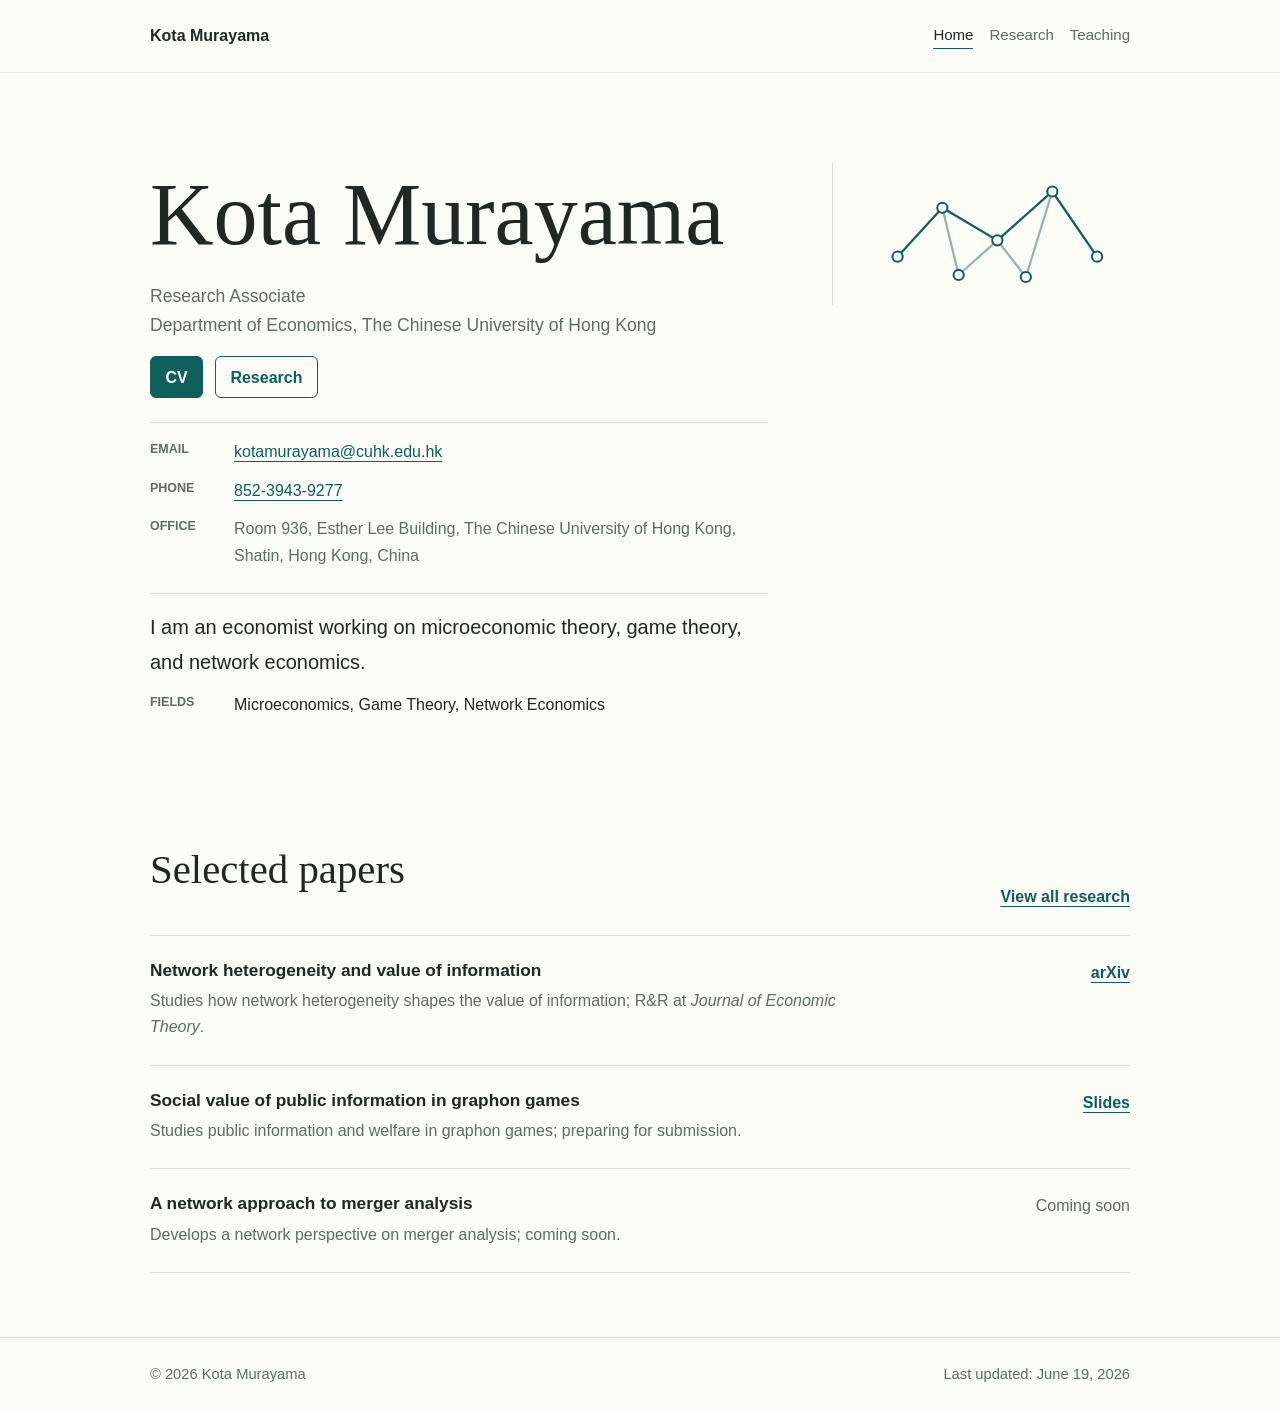
==== index.html @ c6a58b68 "Move homepage fields below contact" ====
<!doctype html>
<html lang="en">
  <head>
    <meta charset="utf-8">
    <meta name="viewport" content="width=device-width, initial-scale=1">
    <title>Kota Murayama | Economist</title>
    <meta name="description" content="Kota Murayama is a Research Associate in the Department of Economics at The Chinese University of Hong Kong, working on microeconomics, game theory, and network economics.">
    <meta property="og:type" content="website">
    <meta property="og:title" content="Kota Murayama | Economist">
    <meta property="og:description" content="Research Associate in economics working on microeconomics, game theory, and network economics.">
    <meta property="og:url" content="https://kotamurayama.github.io/">
    <link rel="icon" href="favicon.svg" type="image/svg+xml">
    <link rel="stylesheet" href="assets/css/style.css">
    <script defer src="assets/js/main.js"></script>
  </head>
  <body>
    <a class="skip-link" href="#main">Skip to main content</a>

    <header class="site-header">
      <div class="container header-inner">
        <a class="site-title" href="index.html" aria-label="Kota Murayama home">Kota Murayama</a>
        <nav class="site-nav" aria-label="Primary navigation">
          <a href="index.html" aria-current="page">Home</a>
          <a href="research.html">Research</a>
          <a href="teaching.html">Teaching</a>
        </nav>
      </div>
    </header>

    <main id="main">
      <section class="hero container" aria-labelledby="home-title">
        <div class="hero-copy">
          <h1 id="home-title">Kota Murayama</h1>
          <p class="role">
            Research Associate<br>
            Department of Economics, The Chinese University of Hong Kong
          </p>
          <div class="action-row" aria-label="Primary links">
            <a class="button" href="https://drive.google.com/file/d/1a982jXUlgNC16bKEinivJL0S3QUqcUBm/view" target="_blank" rel="noopener noreferrer" aria-label="Open Kota Murayama curriculum vitae in a new tab">CV</a>
            <a class="button button-secondary" href="research.html">Research</a>
          </div>
          <address class="hero-contact" aria-label="Contact information">
            <p>
              <span>Email</span>
              <a href="mailto:kotamurayama@cuhk.edu.hk">kotamurayama@cuhk.edu.hk</a>
            </p>
            <p>
              <span>Phone</span>
              <a href="tel:+85239439277">852-3943-9277</a>
            </p>
            <p>
              <span>Office</span>
              Room 936, Esther Lee Building, The Chinese University of Hong Kong, Shatin, Hong Kong, China
            </p>
          </address>
          <div class="hero-research">
            <p class="intro">I am an economist working on microeconomic theory, game theory, and network economics.</p>
            <dl class="hero-fields">
              <div>
                <dt>Fields</dt>
                <dd>Microeconomics, Game Theory, Network Economics</dd>
              </div>
            </dl>
          </div>
        </div>

        <div class="hero-brief" aria-label="Network economics visual summary">
          <svg class="research-mark" viewBox="0 0 260 140" role="img" aria-labelledby="mark-title mark-desc">
            <title id="mark-title">Network economics visual mark</title>
            <desc id="mark-desc">A minimal network diagram suggesting strategic connections and information flows.</desc>
            <path d="M32 92 L76 44 L130 76 L184 28 L228 92" class="mark-line"></path>
            <path d="M76 44 L92 110 L130 76 L158 112 L184 28" class="mark-line mark-line-soft"></path>
            <circle cx="32" cy="92" r="5"></circle>
            <circle cx="76" cy="44" r="5"></circle>
            <circle cx="92" cy="110" r="5"></circle>
            <circle cx="130" cy="76" r="5"></circle>
            <circle cx="158" cy="112" r="5"></circle>
            <circle cx="184" cy="28" r="5"></circle>
            <circle cx="228" cy="92" r="5"></circle>
          </svg>
        </div>
      </section>

      <section class="section container" aria-labelledby="selected-research-title">
        <div class="section-heading">
          <h2 id="selected-research-title">Selected papers</h2>
          <a class="text-link" href="research.html">View all research</a>
        </div>

        <div class="compact-list">
          <article class="compact-item">
            <div>
              <h3>Network heterogeneity and value of information</h3>
              <p>Studies how network heterogeneity shapes the value of information; R&amp;R at <em>Journal of Economic Theory</em>.</p>
            </div>
            <a href="https://arxiv.org/abs/2506.17660" target="_blank" rel="noopener noreferrer" aria-label="Open arXiv preprint for Network heterogeneity and value of information">arXiv</a>
          </article>
          <article class="compact-item">
            <div>
              <h3>Social value of public information in graphon games</h3>
              <p>Studies public information and welfare in graphon games; preparing for submission.</p>
            </div>
            <a href="https://drive.google.com/file/d/1ePkoaI4D4a6OAq3idQoJBJqjvivedL_m/view?usp=sharing" target="_blank" rel="noopener noreferrer" aria-label="Open slides for Social value of public information in graphon games">Slides</a>
          </article>
          <article class="compact-item">
            <div>
              <h3>A network approach to merger analysis</h3>
              <p>Develops a network perspective on merger analysis; coming soon.</p>
            </div>
            <span class="muted">Coming soon</span>
          </article>
        </div>
      </section>
    </main>

    <footer class="site-footer">
      <div class="container footer-inner">
        <p>&copy; <span data-current-year>2026</span> Kota Murayama</p>
        <p>Last updated: June 19, 2026</p>
      </div>
    </footer>
  </body>
</html>
---- assets/css/style.css ----
:root {
  --color-bg: #fbfbf8;
  --color-surface: #ffffff;
  --color-text: #202725;
  --color-muted: #5f6b67;
  --color-line: #d9dfdc;
  --color-accent: #0f5f5a;
  --color-accent-soft: #e7f0ef;
  --font-sans: -apple-system, BlinkMacSystemFont, "Segoe UI", Helvetica, Arial, sans-serif;
  --font-serif: Georgia, "Times New Roman", serif;
  --space-xs: 0.5rem;
  --space-sm: 0.75rem;
  --space-md: 1rem;
  --space-lg: 1.5rem;
  --space-xl: 2.5rem;
  --space-2xl: 4rem;
  --container: 980px;
  --measure: 58ch;
  --radius: 6px;
}

*,
*::before,
*::after {
  box-sizing: border-box;
}

html {
  scroll-behavior: smooth;
}

body {
  margin: 0;
  background: var(--color-bg);
  color: var(--color-text);
  font-family: var(--font-sans);
  font-size: 16px;
  line-height: 1.65;
  text-rendering: optimizeLegibility;
}

img,
svg {
  display: block;
  max-width: 100%;
}

a {
  color: var(--color-accent);
  text-decoration-thickness: 0.08em;
  text-underline-offset: 0.22em;
}

a:hover {
  text-decoration-thickness: 0.14em;
}

a:focus-visible,
button:focus-visible {
  outline: 3px solid var(--color-accent);
  outline-offset: 4px;
}

h1,
h2,
h3,
p {
  margin-top: 0;
}

h1,
h2,
h3 {
  color: var(--color-text);
  line-height: 1.18;
  letter-spacing: 0;
}

h1 {
  margin-bottom: var(--space-md);
  font-family: var(--font-serif);
  font-size: clamp(2.8rem, 7vw, 5.5rem);
  font-weight: 500;
}

h2 {
  margin-bottom: var(--space-md);
  font-family: var(--font-serif);
  font-size: clamp(1.75rem, 4vw, 2.55rem);
  font-weight: 500;
}

h3 {
  margin-bottom: var(--space-xs);
  font-size: 1.08rem;
  font-weight: 650;
}

p {
  margin-bottom: var(--space-md);
}

.container {
  width: min(100% - 2rem, var(--container));
  margin-inline: auto;
}

.skip-link {
  position: absolute;
  top: 0.75rem;
  left: 0.75rem;
  z-index: 10;
  transform: translateY(-180%);
  border-radius: var(--radius);
  background: var(--color-text);
  color: var(--color-surface);
  padding: 0.55rem 0.75rem;
  text-decoration: none;
}

.skip-link:focus {
  transform: translateY(0);
}

.site-header {
  position: sticky;
  top: 0;
  z-index: 5;
  border-bottom: 1px solid rgba(32, 39, 37, 0.1);
  background: rgba(251, 251, 248, 0.92);
  backdrop-filter: blur(16px);
}

.header-inner {
  display: flex;
  align-items: center;
  justify-content: space-between;
  gap: var(--space-lg);
  min-height: 72px;
  padding-block: var(--space-sm);
}

.site-title {
  color: var(--color-text);
  font-weight: 700;
  text-decoration: none;
  white-space: nowrap;
}

.site-nav {
  display: flex;
  align-items: center;
  justify-content: flex-end;
  flex-wrap: wrap;
  gap: 0.35rem 1rem;
}

.site-nav a {
  border-bottom: 1px solid transparent;
  color: var(--color-muted);
  font-size: 0.94rem;
  text-decoration: none;
}

.site-nav a:hover,
.site-nav a[aria-current="page"] {
  border-bottom-color: var(--color-accent);
  color: var(--color-text);
}

.hero {
  display: grid;
  grid-template-columns: minmax(0, 1.35fr) minmax(260px, 0.65fr);
  gap: clamp(2rem, 5vw, 4rem);
  align-items: start;
  padding-block: clamp(3.5rem, 7vw, 5.75rem) clamp(2.5rem, 5vw, 4rem);
}

.hero-copy {
  max-width: 680px;
}

.eyebrow,
.section-label {
  margin-bottom: var(--space-sm);
  color: var(--color-accent);
  font-size: 0.78rem;
  font-weight: 700;
  letter-spacing: 0.08em;
  text-transform: uppercase;
}

.role {
  max-width: var(--measure);
  color: var(--color-muted);
  font-size: 1.1rem;
}

.intro,
.page-head p {
  max-width: var(--measure);
  color: var(--color-text);
  font-size: clamp(1.08rem, 2vw, 1.25rem);
  line-height: 1.75;
}

.action-row {
  display: flex;
  align-items: center;
  flex-wrap: wrap;
  gap: var(--space-sm);
  margin-top: var(--space-md);
}

.button {
  display: inline-flex;
  align-items: center;
  justify-content: center;
  min-height: 42px;
  border: 1px solid var(--color-accent);
  border-radius: var(--radius);
  background: var(--color-accent);
  color: var(--color-surface);
  padding: 0.58rem 0.9rem;
  font-weight: 650;
  line-height: 1.2;
  text-decoration: none;
}

.button:hover {
  background: #0a4e4a;
  text-decoration: none;
}

.button-secondary {
  background: transparent;
  color: var(--color-accent);
}

.button-secondary:hover {
  background: var(--color-accent-soft);
}

.text-link {
  font-weight: 650;
}

.hero-brief {
  display: grid;
  gap: var(--space-lg);
  align-content: start;
  border-left: 1px solid var(--color-line);
  padding-left: clamp(1rem, 3vw, 2rem);
}

.research-mark {
  width: min(100%, 340px);
  color: var(--color-accent);
}

.research-mark .mark-line {
  fill: none;
  stroke: currentColor;
  stroke-linecap: round;
  stroke-width: 2.2;
}

.research-mark .mark-line-soft {
  opacity: 0.45;
}

.research-mark circle {
  fill: var(--color-bg);
  stroke: currentColor;
  stroke-width: 2;
}

.hero-contact {
  display: grid;
  gap: var(--space-sm);
  max-width: 620px;
  margin-top: var(--space-lg);
  border-top: 1px solid var(--color-line);
  padding-top: var(--space-md);
  color: var(--color-muted);
  font-style: normal;
}

.hero-contact p {
  display: grid;
  grid-template-columns: 4.5rem minmax(0, 1fr);
  gap: var(--space-sm);
  margin: 0;
}

.hero-contact span {
  color: var(--color-muted);
  font-size: 0.78rem;
  font-weight: 700;
  text-transform: uppercase;
}

.hero-research {
  max-width: 620px;
  margin-top: var(--space-lg);
  border-top: 1px solid var(--color-line);
  padding-top: var(--space-md);
}

.hero-research .intro {
  margin-bottom: var(--space-sm);
}

.hero-fields {
  margin: 0;
}

.hero-fields div {
  display: grid;
  grid-template-columns: 4.5rem minmax(0, 1fr);
  gap: var(--space-sm);
}

.hero-fields dt {
  color: var(--color-muted);
  font-size: 0.78rem;
  font-weight: 700;
  text-transform: uppercase;
}

.hero-fields dd {
  margin: 0;
}

.section {
  padding-block: clamp(2.5rem, 5vw, 4rem);
}

.band {
  border-block: 1px solid rgba(32, 39, 37, 0.08);
  background: var(--color-surface);
}

.section-heading {
  display: grid;
  grid-template-columns: minmax(0, 1fr) auto;
  gap: var(--space-md);
  align-items: end;
  margin-bottom: var(--space-lg);
}

.section-heading .section-label,
.section-heading h2 {
  grid-column: 1;
}

.section-heading .text-link {
  grid-column: 2;
  grid-row: 1;
}

.compact-list,
.paper-list,
.course-list {
  display: grid;
  border-top: 1px solid var(--color-line);
}

.compact-item,
.paper-item,
.course-item {
  display: grid;
  gap: var(--space-md);
  border-bottom: 1px solid var(--color-line);
  padding-block: var(--space-lg);
}

.compact-item,
.paper-item {
  grid-template-columns: minmax(0, 45rem) auto;
  justify-content: space-between;
}

.compact-item p,
.paper-item p,
.course-item p {
  margin-bottom: 0;
  color: var(--color-muted);
}

.compact-item a,
.paper-links a {
  align-self: start;
  white-space: nowrap;
  font-weight: 650;
}

.muted {
  color: var(--color-muted);
}

.page-head {
  padding-block: clamp(3rem, 7vw, 5rem) clamp(1.5rem, 3vw, 2.5rem);
}

.page-head h1 {
  max-width: 860px;
  font-size: clamp(2.5rem, 6vw, 4.6rem);
}

.paper-main {
  max-width: 45rem;
}

.paper-summary {
  margin-top: var(--space-sm);
}

.paper-links {
  display: flex;
  align-items: flex-start;
  justify-content: flex-end;
  min-width: 9rem;
  text-align: right;
}

.course-item {
  grid-template-columns: minmax(0, 1fr);
}

.site-footer {
  border-top: 1px solid var(--color-line);
  color: var(--color-muted);
  font-size: 0.92rem;
}

.footer-inner {
  display: flex;
  align-items: center;
  justify-content: space-between;
  gap: var(--space-md);
  padding-block: var(--space-lg);
}

.footer-inner p {
  margin: 0;
}

@media (max-width: 840px) {
  .header-inner {
    align-items: flex-start;
    flex-direction: column;
    gap: var(--space-sm);
  }

  .site-nav {
    justify-content: flex-start;
  }

  .hero {
    grid-template-columns: 1fr;
  }

  .hero {
    min-height: auto;
  }

  .hero-brief {
    border-left: 0;
    border-top: 1px solid var(--color-line);
    padding-top: var(--space-lg);
    padding-left: 0;
  }

  .hero-contact p,
  .hero-fields div {
    grid-template-columns: 1fr;
    gap: 0.15rem;
  }

  .section-heading,
  .compact-item,
  .paper-item {
    grid-template-columns: 1fr;
  }

  .section-heading .text-link {
    grid-column: 1;
    grid-row: auto;
  }

  .paper-links {
    justify-content: flex-start;
    min-width: 0;
    text-align: left;
  }
}

@media (max-width: 560px) {
  body {
    font-size: 15px;
  }

  .container {
    width: min(100% - 1.25rem, var(--container));
  }

  .header-inner {
    min-height: auto;
    padding-block: var(--space-md);
  }

  .site-nav {
    gap: 0.35rem 0.85rem;
  }

  .action-row {
    align-items: stretch;
    flex-direction: column;
  }

  .button,
  .action-row .text-link {
    width: 100%;
  }

  .button {
    justify-content: center;
  }

  .footer-inner {
    align-items: flex-start;
    flex-direction: column;
  }
}

@media (prefers-reduced-motion: reduce) {
  html {
    scroll-behavior: auto;
  }
}

@media print {
  :root {
    --color-bg: #ffffff;
    --color-surface: #ffffff;
    --color-text: #000000;
    --color-muted: #333333;
    --color-accent: #000000;
    --color-line: #999999;
  }

  body {
    background: #ffffff;
    font-size: 11pt;
    line-height: 1.45;
  }

  .site-header,
  .site-footer,
  .skip-link,
  .research-mark,
  .action-row {
    display: none;
  }

  .container {
    width: 100%;
  }

  .hero,
  .section,
  .page-head {
    min-height: auto;
    padding-block: 0.5in 0.2in;
  }

  .paper-item,
  .compact-item,
  .course-item {
    break-inside: avoid;
  }

  a {
    color: #000000;
    text-decoration: underline;
  }
}
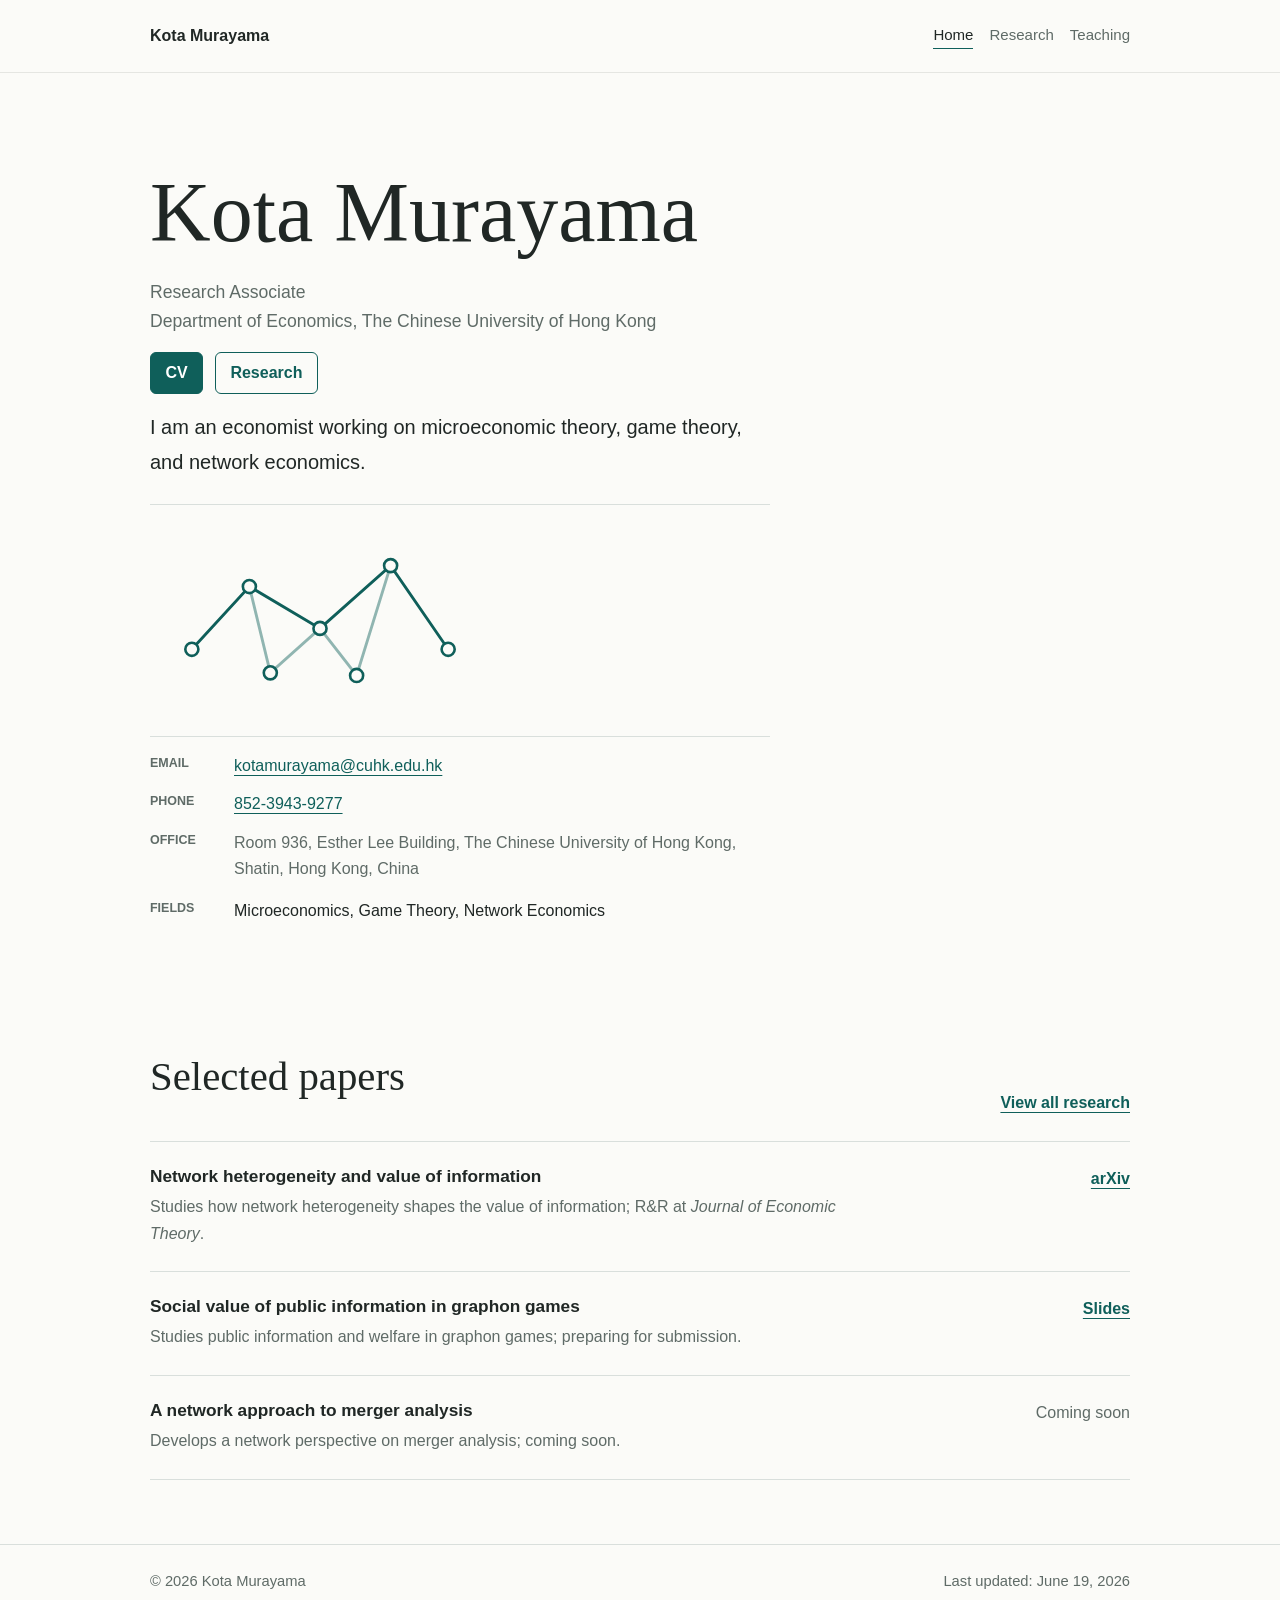
==== commit a6309202: "Refine homepage hero layout" ====
--- a/index.html
+++ b/index.html
@@ -31,14 +31,34 @@
       <section class="hero container" aria-labelledby="home-title">
         <div class="hero-copy">
           <h1 id="home-title">Kota Murayama</h1>
-          <p class="role">
-            Research Associate<br>
-            Department of Economics, The Chinese University of Hong Kong
-          </p>
-          <div class="action-row" aria-label="Primary links">
-            <a class="button" href="https://drive.google.com/file/d/1a982jXUlgNC16bKEinivJL0S3QUqcUBm/view" target="_blank" rel="noopener noreferrer" aria-label="Open Kota Murayama curriculum vitae in a new tab">CV</a>
-            <a class="button button-secondary" href="research.html">Research</a>
+          <div class="hero-profile">
+            <p class="role">
+              Research Associate<br>
+              Department of Economics, The Chinese University of Hong Kong
+            </p>
+            <div class="action-row" aria-label="Primary links">
+              <a class="button" href="https://drive.google.com/file/d/1a982jXUlgNC16bKEinivJL0S3QUqcUBm/view" target="_blank" rel="noopener noreferrer" aria-label="Open Kota Murayama curriculum vitae in a new tab">CV</a>
+              <a class="button button-secondary" href="research.html">Research</a>
+            </div>
+            <p class="intro">I am an economist working on microeconomic theory, game theory, and network economics.</p>
           </div>
+
+          <div class="hero-brief" aria-label="Network economics visual summary">
+            <svg class="research-mark" viewBox="0 0 260 140" role="img" aria-labelledby="mark-title mark-desc">
+              <title id="mark-title">Network economics visual mark</title>
+              <desc id="mark-desc">A minimal network diagram suggesting strategic connections and information flows.</desc>
+              <path d="M32 92 L76 44 L130 76 L184 28 L228 92" class="mark-line"></path>
+              <path d="M76 44 L92 110 L130 76 L158 112 L184 28" class="mark-line mark-line-soft"></path>
+              <circle cx="32" cy="92" r="5"></circle>
+              <circle cx="76" cy="44" r="5"></circle>
+              <circle cx="92" cy="110" r="5"></circle>
+              <circle cx="130" cy="76" r="5"></circle>
+              <circle cx="158" cy="112" r="5"></circle>
+              <circle cx="184" cy="28" r="5"></circle>
+              <circle cx="228" cy="92" r="5"></circle>
+            </svg>
+          </div>
+
           <address class="hero-contact" aria-label="Contact information">
             <p>
               <span>Email</span>
@@ -53,31 +73,12 @@
               Room 936, Esther Lee Building, The Chinese University of Hong Kong, Shatin, Hong Kong, China
             </p>
           </address>
-          <div class="hero-research">
-            <p class="intro">I am an economist working on microeconomic theory, game theory, and network economics.</p>
-            <dl class="hero-fields">
-              <div>
-                <dt>Fields</dt>
-                <dd>Microeconomics, Game Theory, Network Economics</dd>
-              </div>
-            </dl>
-          </div>
-        </div>
-
-        <div class="hero-brief" aria-label="Network economics visual summary">
-          <svg class="research-mark" viewBox="0 0 260 140" role="img" aria-labelledby="mark-title mark-desc">
-            <title id="mark-title">Network economics visual mark</title>
-            <desc id="mark-desc">A minimal network diagram suggesting strategic connections and information flows.</desc>
-            <path d="M32 92 L76 44 L130 76 L184 28 L228 92" class="mark-line"></path>
-            <path d="M76 44 L92 110 L130 76 L158 112 L184 28" class="mark-line mark-line-soft"></path>
-            <circle cx="32" cy="92" r="5"></circle>
-            <circle cx="76" cy="44" r="5"></circle>
-            <circle cx="92" cy="110" r="5"></circle>
-            <circle cx="130" cy="76" r="5"></circle>
-            <circle cx="158" cy="112" r="5"></circle>
-            <circle cx="184" cy="28" r="5"></circle>
-            <circle cx="228" cy="92" r="5"></circle>
-          </svg>
+          <dl class="hero-fields">
+            <div>
+              <dt>Fields</dt>
+              <dd>Microeconomics, Game Theory, Network Economics</dd>
+            </div>
+          </dl>
         </div>
       </section>
 
--- a/assets/css/style.css
+++ b/assets/css/style.css
@@ -79,8 +79,9 @@
 h1 {
   margin-bottom: var(--space-md);
   font-family: var(--font-serif);
-  font-size: clamp(2.8rem, 7vw, 5.5rem);
+  font-size: 5.25rem;
   font-weight: 500;
+  white-space: nowrap;
 }
 
 h2 {
@@ -170,14 +171,20 @@
 
 .hero {
   display: grid;
-  grid-template-columns: minmax(0, 1.35fr) minmax(260px, 0.65fr);
-  gap: clamp(2rem, 5vw, 4rem);
+  grid-template-columns: 1fr;
+  gap: var(--space-xl);
   align-items: start;
   padding-block: clamp(3.5rem, 7vw, 5.75rem) clamp(2.5rem, 5vw, 4rem);
 }
 
 .hero-copy {
-  max-width: 680px;
+  max-width: 720px;
+}
+
+.hero-profile {
+  display: grid;
+  gap: var(--space-md);
+  max-width: 620px;
 }
 
 .eyebrow,
@@ -192,6 +199,7 @@
 
 .role {
   max-width: var(--measure);
+  margin-bottom: 0;
   color: var(--color-muted);
   font-size: 1.1rem;
 }
@@ -210,6 +218,14 @@
   flex-wrap: wrap;
   gap: var(--space-sm);
   margin-top: var(--space-md);
+}
+
+.hero-profile .action-row {
+  margin-top: 0;
+}
+
+.hero-profile .intro {
+  margin-bottom: 0;
 }
 
 .button {
@@ -246,11 +262,10 @@
 }
 
 .hero-brief {
-  display: grid;
-  gap: var(--space-lg);
-  align-content: start;
-  border-left: 1px solid var(--color-line);
-  padding-left: clamp(1rem, 3vw, 2rem);
+  max-width: 620px;
+  margin-top: var(--space-lg);
+  border-top: 1px solid var(--color-line);
+  padding-top: var(--space-lg);
 }
 
 .research-mark {
@@ -300,19 +315,9 @@
   text-transform: uppercase;
 }
 
-.hero-research {
+.hero-fields {
   max-width: 620px;
-  margin-top: var(--space-lg);
-  border-top: 1px solid var(--color-line);
-  padding-top: var(--space-md);
-}
-
-.hero-research .intro {
-  margin-bottom: var(--space-sm);
-}
-
-.hero-fields {
-  margin: 0;
+  margin: var(--space-md) 0 0;
 }
 
 .hero-fields div {
@@ -461,15 +466,12 @@
     grid-template-columns: 1fr;
   }
 
-  .hero {
-    min-height: auto;
+  h1 {
+    font-size: 4.25rem;
   }
 
   .hero-brief {
-    border-left: 0;
-    border-top: 1px solid var(--color-line);
-    padding-top: var(--space-lg);
-    padding-left: 0;
+    max-width: 620px;
   }
 
   .hero-contact p,
@@ -519,6 +521,10 @@
     flex-direction: column;
   }
 
+  h1 {
+    font-size: 3rem;
+  }
+
   .button,
   .action-row .text-link {
     width: 100%;
@@ -531,6 +537,12 @@
   .footer-inner {
     align-items: flex-start;
     flex-direction: column;
+  }
+}
+
+@media (max-width: 380px) {
+  h1 {
+    font-size: 2.45rem;
   }
 }
 
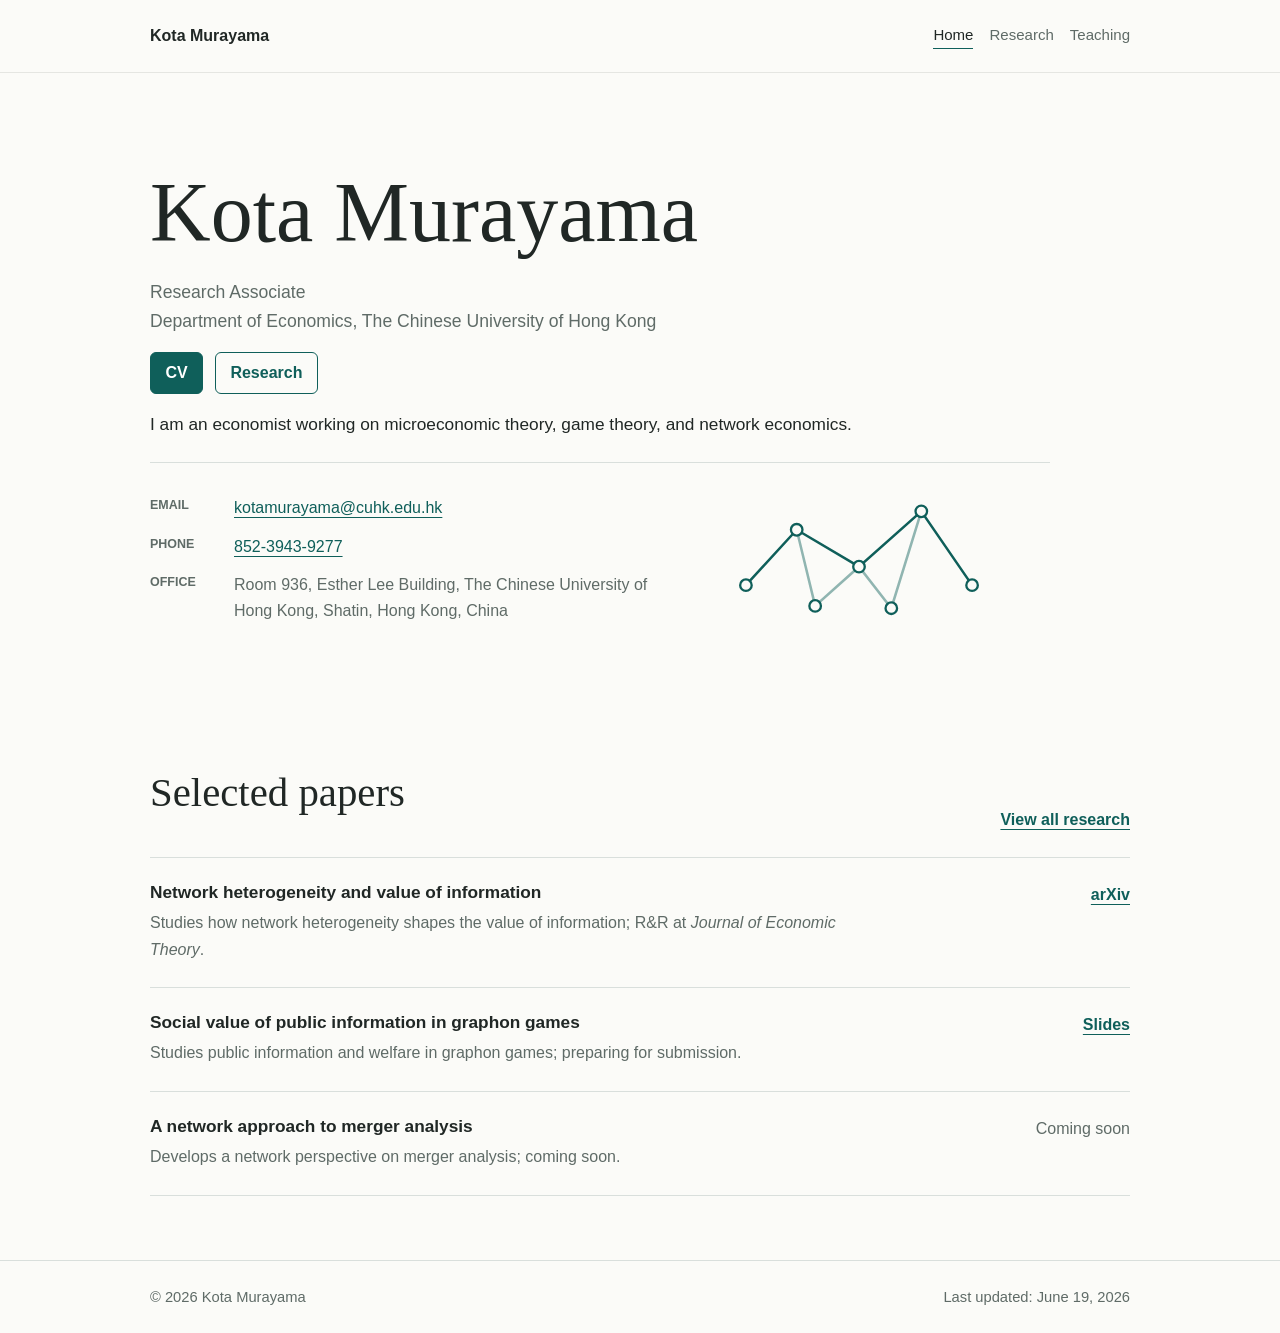
==== commit a2567545: "Align contact with network mark" ====
--- a/index.html
+++ b/index.html
@@ -43,42 +43,38 @@
             <p class="intro">I am an economist working on microeconomic theory, game theory, and network economics.</p>
           </div>
 
-          <div class="hero-brief" aria-label="Network economics visual summary">
-            <svg class="research-mark" viewBox="0 0 260 140" role="img" aria-labelledby="mark-title mark-desc">
-              <title id="mark-title">Network economics visual mark</title>
-              <desc id="mark-desc">A minimal network diagram suggesting strategic connections and information flows.</desc>
-              <path d="M32 92 L76 44 L130 76 L184 28 L228 92" class="mark-line"></path>
-              <path d="M76 44 L92 110 L130 76 L158 112 L184 28" class="mark-line mark-line-soft"></path>
-              <circle cx="32" cy="92" r="5"></circle>
-              <circle cx="76" cy="44" r="5"></circle>
-              <circle cx="92" cy="110" r="5"></circle>
-              <circle cx="130" cy="76" r="5"></circle>
-              <circle cx="158" cy="112" r="5"></circle>
-              <circle cx="184" cy="28" r="5"></circle>
-              <circle cx="228" cy="92" r="5"></circle>
-            </svg>
+          <div class="hero-contact-row">
+            <address class="hero-contact" aria-label="Contact information">
+              <p>
+                <span>Email</span>
+                <a href="mailto:kotamurayama@cuhk.edu.hk">kotamurayama@cuhk.edu.hk</a>
+              </p>
+              <p>
+                <span>Phone</span>
+                <a href="tel:+85239439277">852-3943-9277</a>
+              </p>
+              <p>
+                <span>Office</span>
+                Room 936, Esther Lee Building, The Chinese University of Hong Kong, Shatin, Hong Kong, China
+              </p>
+            </address>
+
+            <div class="hero-brief" aria-label="Network economics visual summary">
+              <svg class="research-mark" viewBox="0 0 260 140" role="img" aria-labelledby="mark-title mark-desc">
+                <title id="mark-title">Network economics visual mark</title>
+                <desc id="mark-desc">A minimal network diagram suggesting strategic connections and information flows.</desc>
+                <path d="M32 92 L76 44 L130 76 L184 28 L228 92" class="mark-line"></path>
+                <path d="M76 44 L92 110 L130 76 L158 112 L184 28" class="mark-line mark-line-soft"></path>
+                <circle cx="32" cy="92" r="5"></circle>
+                <circle cx="76" cy="44" r="5"></circle>
+                <circle cx="92" cy="110" r="5"></circle>
+                <circle cx="130" cy="76" r="5"></circle>
+                <circle cx="158" cy="112" r="5"></circle>
+                <circle cx="184" cy="28" r="5"></circle>
+                <circle cx="228" cy="92" r="5"></circle>
+              </svg>
+            </div>
           </div>
-
-          <address class="hero-contact" aria-label="Contact information">
-            <p>
-              <span>Email</span>
-              <a href="mailto:kotamurayama@cuhk.edu.hk">kotamurayama@cuhk.edu.hk</a>
-            </p>
-            <p>
-              <span>Phone</span>
-              <a href="tel:+85239439277">852-3943-9277</a>
-            </p>
-            <p>
-              <span>Office</span>
-              Room 936, Esther Lee Building, The Chinese University of Hong Kong, Shatin, Hong Kong, China
-            </p>
-          </address>
-          <dl class="hero-fields">
-            <div>
-              <dt>Fields</dt>
-              <dd>Microeconomics, Game Theory, Network Economics</dd>
-            </div>
-          </dl>
         </div>
       </section>
 
--- a/assets/css/style.css
+++ b/assets/css/style.css
@@ -178,13 +178,13 @@
 }
 
 .hero-copy {
-  max-width: 720px;
+  max-width: 900px;
 }
 
 .hero-profile {
   display: grid;
   gap: var(--space-md);
-  max-width: 620px;
+  max-width: 900px;
 }
 
 .eyebrow,
@@ -225,7 +225,11 @@
 }
 
 .hero-profile .intro {
+  max-width: none;
   margin-bottom: 0;
+  font-size: 1.08rem;
+  line-height: 1.65;
+  white-space: nowrap;
 }
 
 .button {
@@ -262,14 +266,11 @@
 }
 
 .hero-brief {
-  max-width: 620px;
-  margin-top: var(--space-lg);
-  border-top: 1px solid var(--color-line);
-  padding-top: var(--space-lg);
+  align-self: center;
 }
 
 .research-mark {
-  width: min(100%, 340px);
+  width: min(100%, 300px);
   color: var(--color-accent);
 }
 
@@ -290,13 +291,20 @@
   stroke-width: 2;
 }
 
-.hero-contact {
-  display: grid;
-  gap: var(--space-sm);
-  max-width: 620px;
+.hero-contact-row {
+  display: grid;
+  grid-template-columns: minmax(0, 1.2fr) minmax(220px, 0.8fr);
+  align-items: center;
+  gap: clamp(1.5rem, 4vw, 3rem);
+  max-width: 900px;
   margin-top: var(--space-lg);
   border-top: 1px solid var(--color-line);
   padding-top: var(--space-md);
+}
+
+.hero-contact {
+  display: grid;
+  gap: var(--space-sm);
   color: var(--color-muted);
   font-style: normal;
 }
@@ -313,28 +321,6 @@
   font-size: 0.78rem;
   font-weight: 700;
   text-transform: uppercase;
-}
-
-.hero-fields {
-  max-width: 620px;
-  margin: var(--space-md) 0 0;
-}
-
-.hero-fields div {
-  display: grid;
-  grid-template-columns: 4.5rem minmax(0, 1fr);
-  gap: var(--space-sm);
-}
-
-.hero-fields dt {
-  color: var(--color-muted);
-  font-size: 0.78rem;
-  font-weight: 700;
-  text-transform: uppercase;
-}
-
-.hero-fields dd {
-  margin: 0;
 }
 
 .section {
@@ -470,12 +456,15 @@
     font-size: 4.25rem;
   }
 
-  .hero-brief {
-    max-width: 620px;
-  }
-
-  .hero-contact p,
-  .hero-fields div {
+  .hero-contact-row {
+    grid-template-columns: 1fr;
+  }
+
+  .hero-profile .intro {
+    white-space: normal;
+  }
+
+  .hero-contact p {
     grid-template-columns: 1fr;
     gap: 0.15rem;
   }
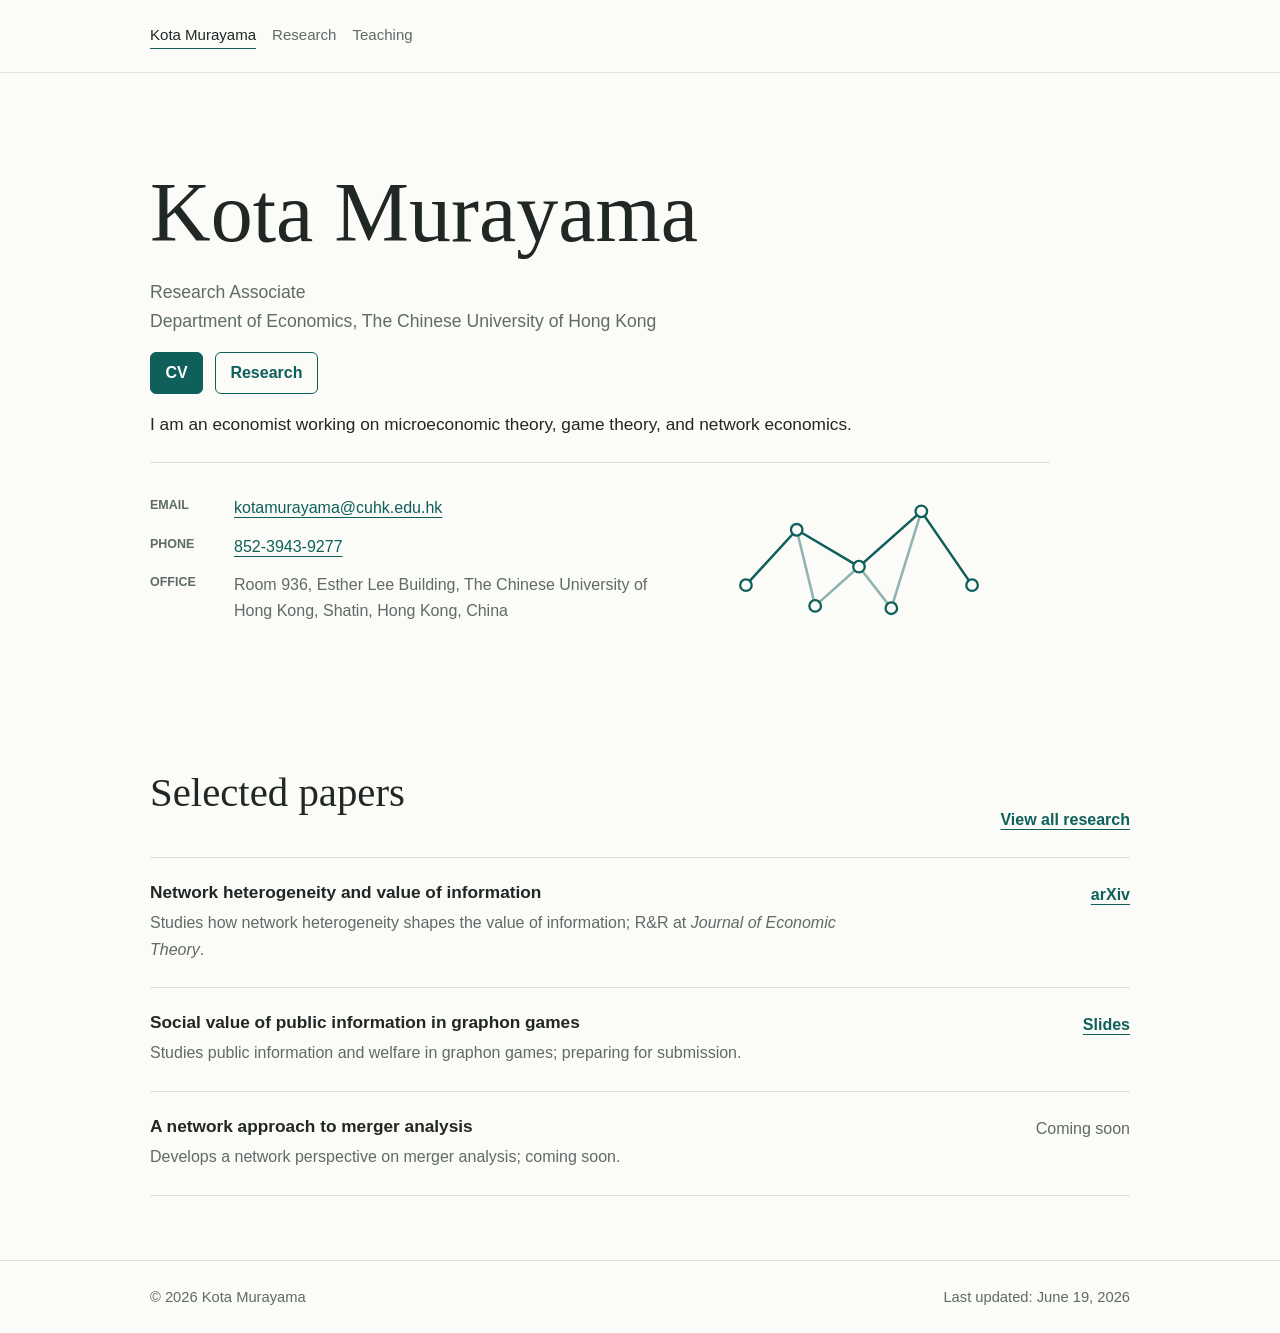
==== commit 2c8f9d0a: "Simplify site navigation title" ====
--- a/index.html
+++ b/index.html
@@ -3,10 +3,10 @@
   <head>
     <meta charset="utf-8">
     <meta name="viewport" content="width=device-width, initial-scale=1">
-    <title>Kota Murayama | Economist</title>
+    <title>Kota Murayama</title>
     <meta name="description" content="Kota Murayama is a Research Associate in the Department of Economics at The Chinese University of Hong Kong, working on microeconomics, game theory, and network economics.">
     <meta property="og:type" content="website">
-    <meta property="og:title" content="Kota Murayama | Economist">
+    <meta property="og:title" content="Kota Murayama">
     <meta property="og:description" content="Research Associate in economics working on microeconomics, game theory, and network economics.">
     <meta property="og:url" content="https://kotamurayama.github.io/">
     <link rel="icon" href="favicon.svg" type="image/svg+xml">
@@ -18,9 +18,8 @@
 
     <header class="site-header">
       <div class="container header-inner">
-        <a class="site-title" href="index.html" aria-label="Kota Murayama home">Kota Murayama</a>
         <nav class="site-nav" aria-label="Primary navigation">
-          <a href="index.html" aria-current="page">Home</a>
+          <a href="index.html" aria-current="page">Kota Murayama</a>
           <a href="research.html">Research</a>
           <a href="teaching.html">Teaching</a>
         </nav>
--- a/assets/css/style.css
+++ b/assets/css/style.css
@@ -135,23 +135,16 @@
 .header-inner {
   display: flex;
   align-items: center;
-  justify-content: space-between;
+  justify-content: flex-start;
   gap: var(--space-lg);
   min-height: 72px;
   padding-block: var(--space-sm);
 }
 
-.site-title {
-  color: var(--color-text);
-  font-weight: 700;
-  text-decoration: none;
-  white-space: nowrap;
-}
-
 .site-nav {
   display: flex;
   align-items: center;
-  justify-content: flex-end;
+  justify-content: flex-start;
   flex-wrap: wrap;
   gap: 0.35rem 1rem;
 }
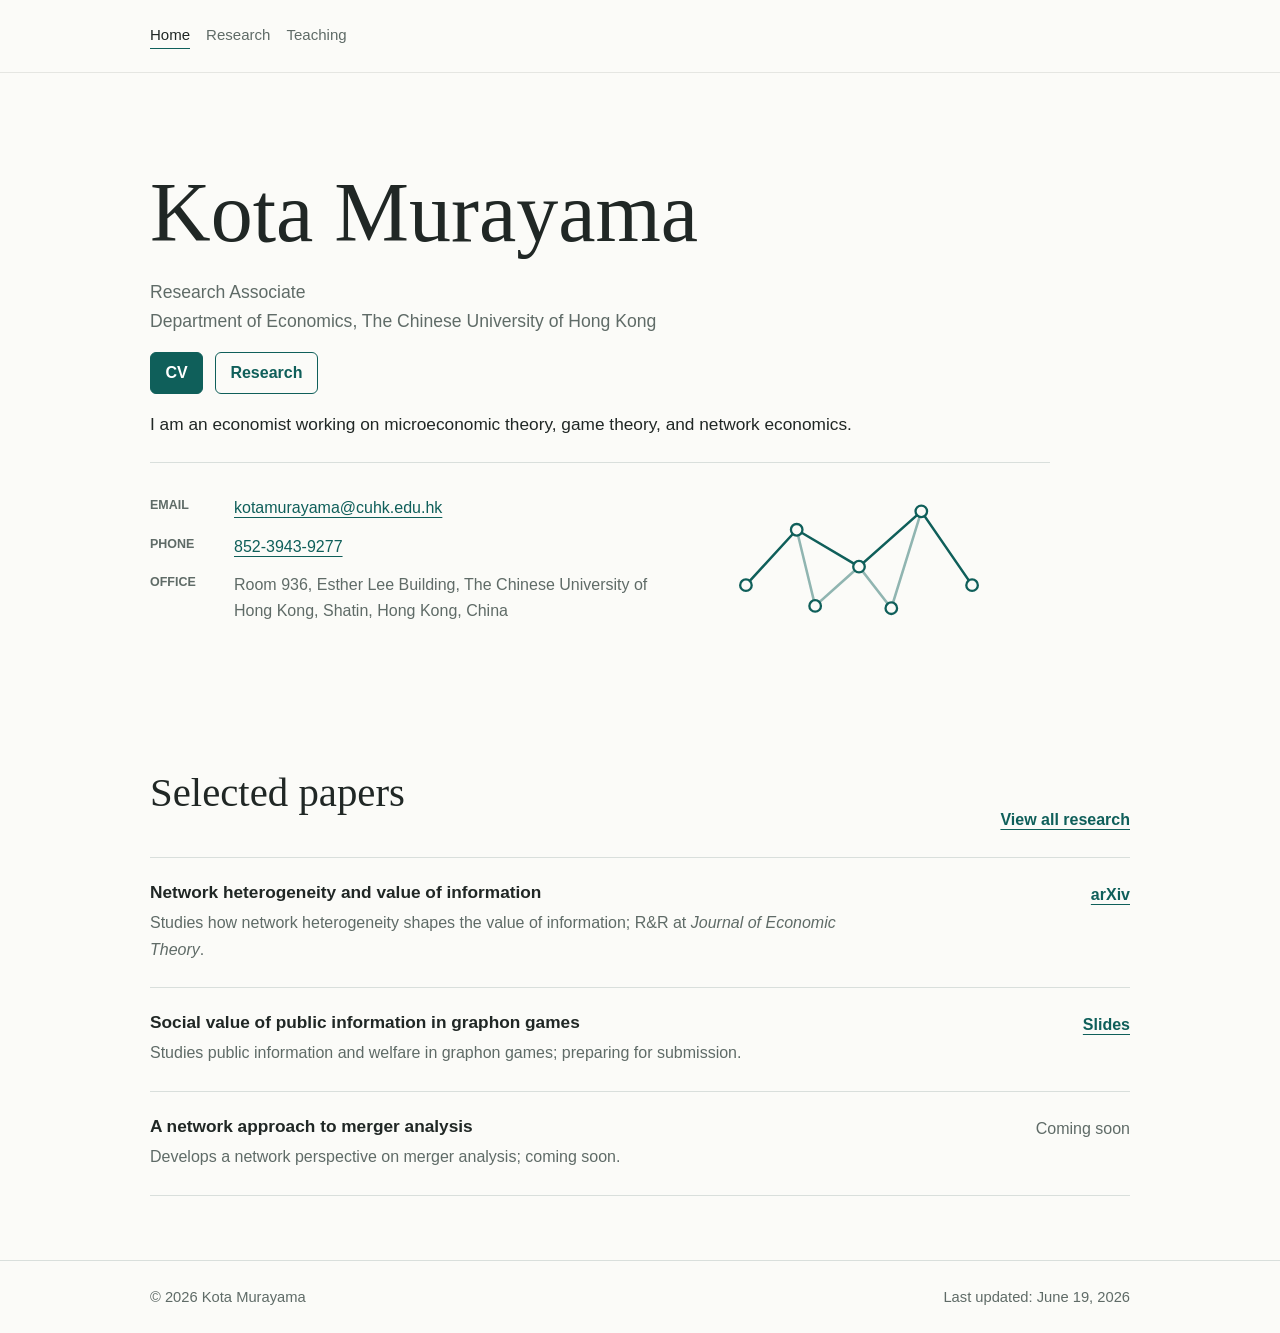
==== commit afe07ccf: "Restore Home navigation label" ====
--- a/index.html
+++ b/index.html
@@ -19,7 +19,7 @@
     <header class="site-header">
       <div class="container header-inner">
         <nav class="site-nav" aria-label="Primary navigation">
-          <a href="index.html" aria-current="page">Kota Murayama</a>
+          <a href="index.html" aria-current="page">Home</a>
           <a href="research.html">Research</a>
           <a href="teaching.html">Teaching</a>
         </nav>
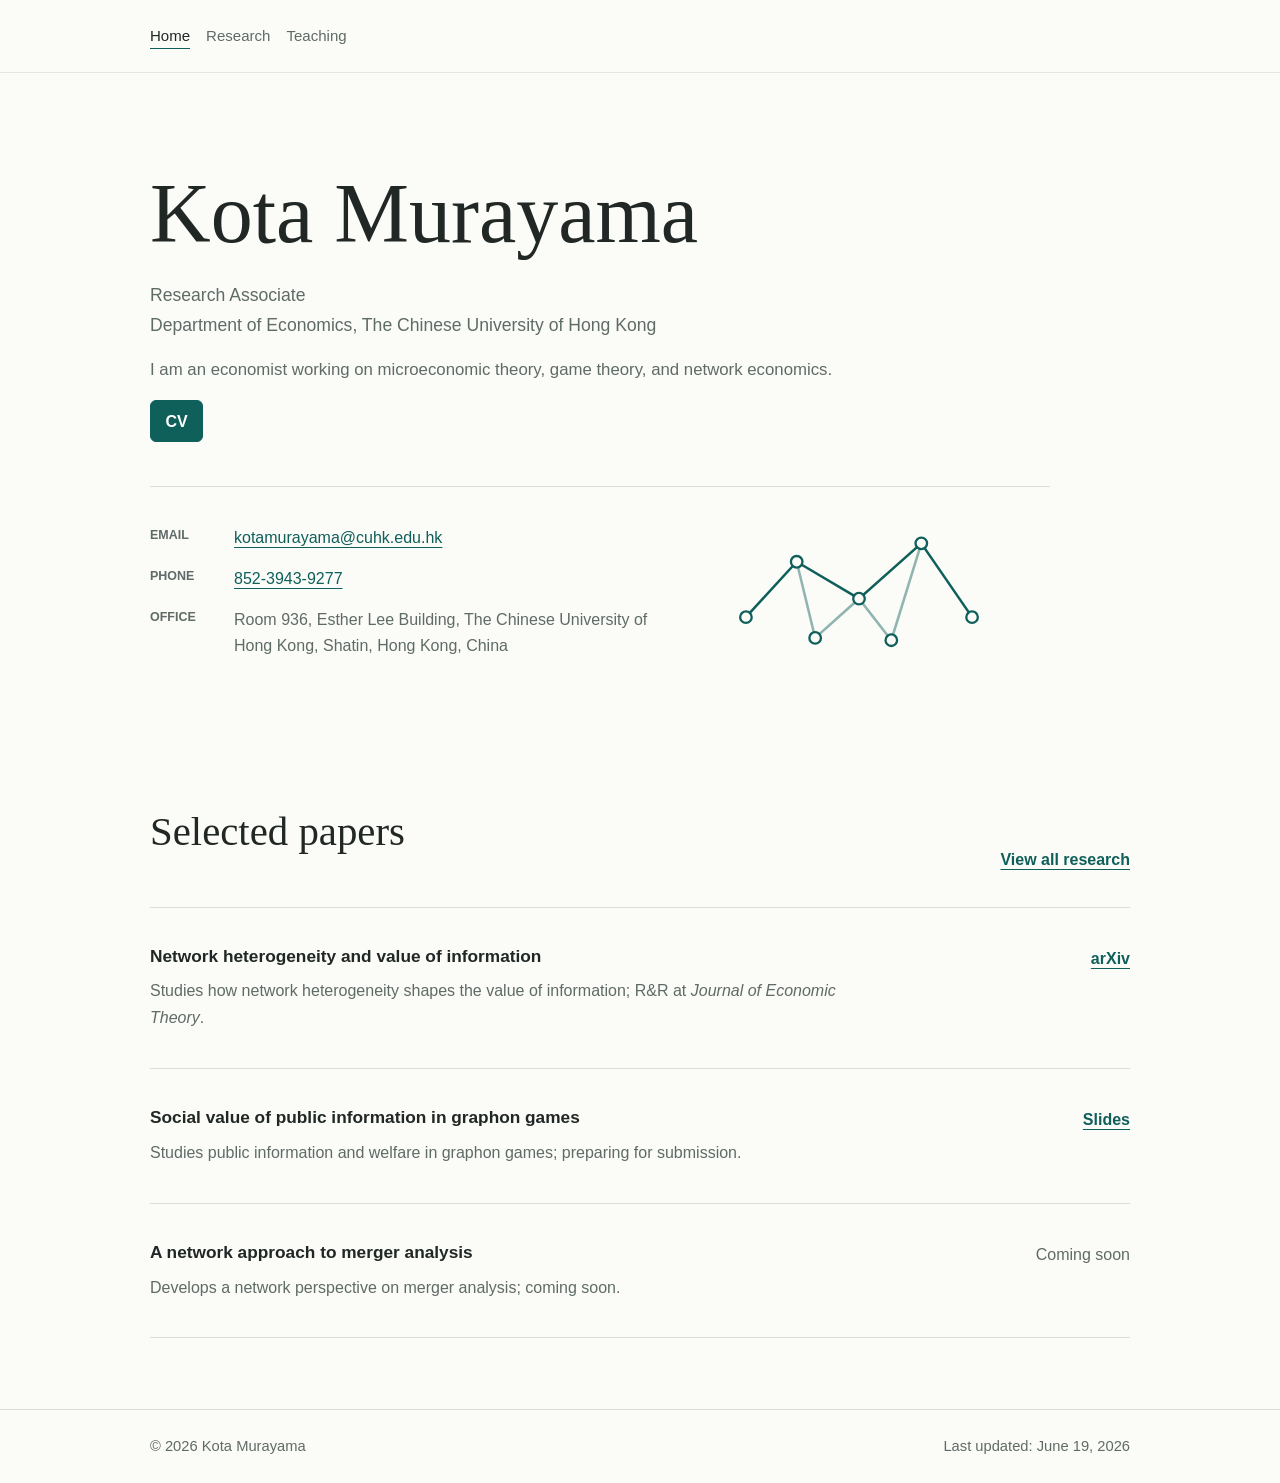
==== commit c2f8accc: "Refine homepage spacing and CTA" ====
--- a/index.html
+++ b/index.html
@@ -35,11 +35,10 @@
               Research Associate<br>
               Department of Economics, The Chinese University of Hong Kong
             </p>
+            <p class="intro">I am an economist working on microeconomic theory, game theory, and network economics.</p>
             <div class="action-row" aria-label="Primary links">
               <a class="button" href="https://drive.google.com/file/d/1a982jXUlgNC16bKEinivJL0S3QUqcUBm/view" target="_blank" rel="noopener noreferrer" aria-label="Open Kota Murayama curriculum vitae in a new tab">CV</a>
-              <a class="button button-secondary" href="research.html">Research</a>
             </div>
-            <p class="intro">I am an economist working on microeconomic theory, game theory, and network economics.</p>
           </div>
 
           <div class="hero-contact-row">
--- a/assets/css/style.css
+++ b/assets/css/style.css
@@ -15,7 +15,7 @@
   --space-xl: 2.5rem;
   --space-2xl: 4rem;
   --container: 980px;
-  --measure: 58ch;
+  --measure: 60ch;
   --radius: 6px;
 }
 
@@ -35,7 +35,7 @@
   color: var(--color-text);
   font-family: var(--font-sans);
   font-size: 16px;
-  line-height: 1.65;
+  line-height: 1.72;
   text-rendering: optimizeLegibility;
 }
 
@@ -72,7 +72,7 @@
 h2,
 h3 {
   color: var(--color-text);
-  line-height: 1.18;
+  line-height: 1.22;
   letter-spacing: 0;
 }
 
@@ -92,13 +92,14 @@
 }
 
 h3 {
-  margin-bottom: var(--space-xs);
+  margin-bottom: 0.6rem;
   font-size: 1.08rem;
   font-weight: 650;
+  line-height: 1.34;
 }
 
 p {
-  margin-bottom: var(--space-md);
+  margin-bottom: 1.1rem;
 }
 
 .container {
@@ -176,7 +177,7 @@
 
 .hero-profile {
   display: grid;
-  gap: var(--space-md);
+  gap: 0.95rem;
   max-width: 900px;
 }
 
@@ -195,6 +196,7 @@
   margin-bottom: 0;
   color: var(--color-muted);
   font-size: 1.1rem;
+  line-height: 1.68;
 }
 
 .intro,
@@ -210,7 +212,7 @@
   align-items: center;
   flex-wrap: wrap;
   gap: var(--space-sm);
-  margin-top: var(--space-md);
+  margin-top: 0.2rem;
 }
 
 .hero-profile .action-row {
@@ -218,11 +220,12 @@
 }
 
 .hero-profile .intro {
-  max-width: none;
+  max-width: 74ch;
   margin-bottom: 0;
-  font-size: 1.08rem;
-  line-height: 1.65;
-  white-space: nowrap;
+  color: var(--color-muted);
+  font-size: 1.05rem;
+  line-height: 1.78;
+  white-space: normal;
 }
 
 .button {
@@ -245,15 +248,6 @@
   text-decoration: none;
 }
 
-.button-secondary {
-  background: transparent;
-  color: var(--color-accent);
-}
-
-.button-secondary:hover {
-  background: var(--color-accent-soft);
-}
-
 .text-link {
   font-weight: 650;
 }
@@ -290,16 +284,17 @@
   align-items: center;
   gap: clamp(1.5rem, 4vw, 3rem);
   max-width: 900px;
-  margin-top: var(--space-lg);
+  margin-top: clamp(1.75rem, 4vw, 2.75rem);
   border-top: 1px solid var(--color-line);
-  padding-top: var(--space-md);
+  padding-top: var(--space-lg);
 }
 
 .hero-contact {
   display: grid;
-  gap: var(--space-sm);
+  gap: 0.9rem;
   color: var(--color-muted);
   font-style: normal;
+  line-height: 1.64;
 }
 
 .hero-contact p {
@@ -317,7 +312,7 @@
 }
 
 .section {
-  padding-block: clamp(2.5rem, 5vw, 4rem);
+  padding-block: clamp(3rem, 5.5vw, 4.75rem);
 }
 
 .band {
@@ -330,7 +325,7 @@
   grid-template-columns: minmax(0, 1fr) auto;
   gap: var(--space-md);
   align-items: end;
-  margin-bottom: var(--space-lg);
+  margin-bottom: clamp(1.35rem, 3vw, 2.1rem);
 }
 
 .section-heading .section-label,
@@ -348,15 +343,16 @@
 .course-list {
   display: grid;
   border-top: 1px solid var(--color-line);
+  line-height: 1.7;
 }
 
 .compact-item,
 .paper-item,
 .course-item {
   display: grid;
-  gap: var(--space-md);
+  gap: clamp(1rem, 2vw, 1.45rem);
   border-bottom: 1px solid var(--color-line);
-  padding-block: var(--space-lg);
+  padding-block: clamp(1.65rem, 3vw, 2.3rem);
 }
 
 .compact-item,
@@ -384,7 +380,7 @@
 }
 
 .page-head {
-  padding-block: clamp(3rem, 7vw, 5rem) clamp(1.5rem, 3vw, 2.5rem);
+  padding-block: clamp(3.25rem, 7vw, 5.25rem) clamp(1.75rem, 3.5vw, 3rem);
 }
 
 .page-head h1 {
@@ -397,7 +393,7 @@
 }
 
 .paper-summary {
-  margin-top: var(--space-sm);
+  margin-top: 0.7rem;
 }
 
 .paper-links {
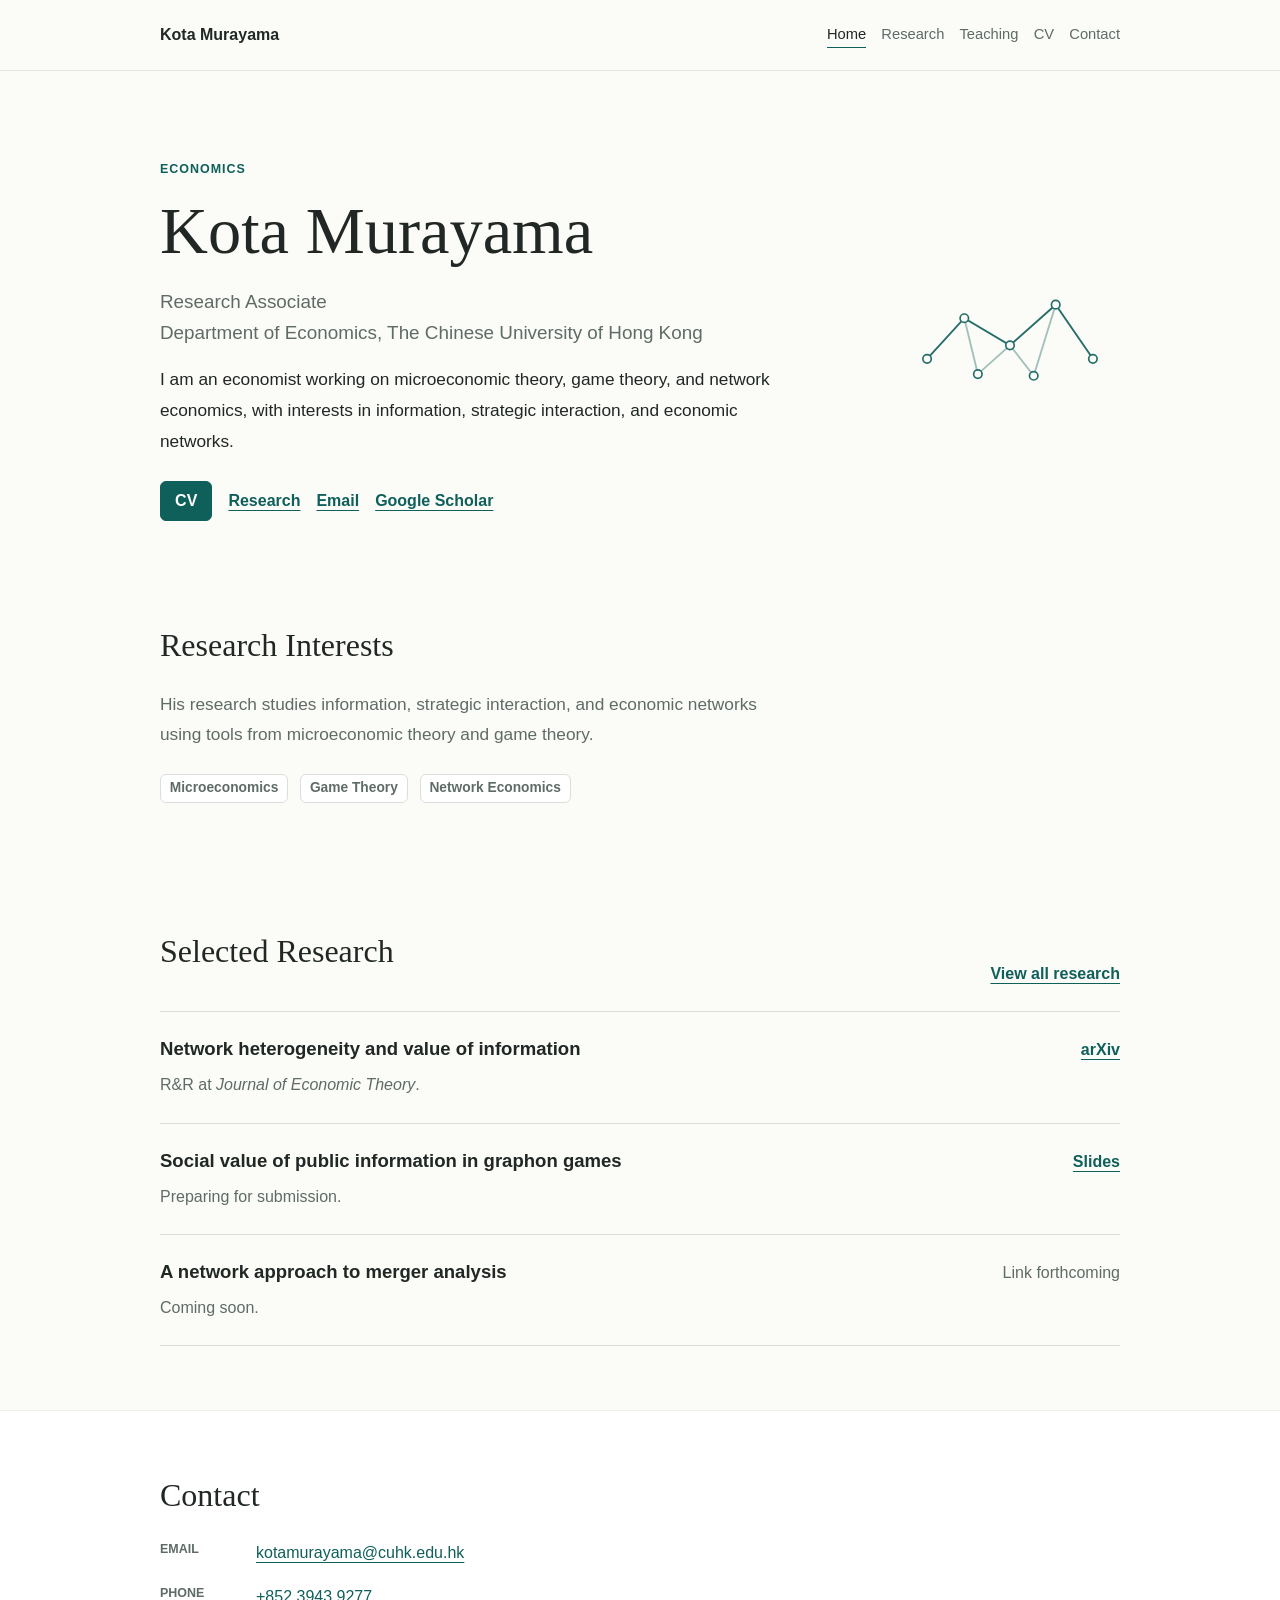
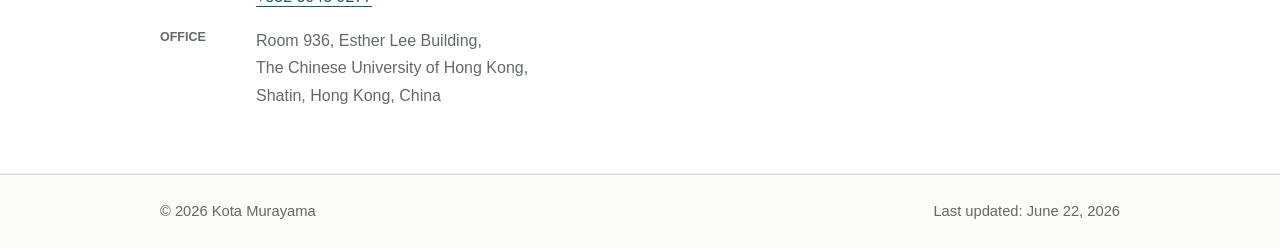
==== commit 47e1afcd: "Refine academic site structure" ====
--- a/index.html
+++ b/index.html
@@ -4,13 +4,29 @@
     <meta charset="utf-8">
     <meta name="viewport" content="width=device-width, initial-scale=1">
     <title>Kota Murayama</title>
-    <meta name="description" content="Kota Murayama is a Research Associate in the Department of Economics at The Chinese University of Hong Kong, working on microeconomics, game theory, and network economics.">
+    <meta name="description" content="Kota Murayama is a Research Associate in the Department of Economics at The Chinese University of Hong Kong, working on microeconomic theory, game theory, and network economics.">
+    <link rel="canonical" href="https://kotamurayama.github.io/">
     <meta property="og:type" content="website">
+    <meta property="og:site_name" content="Kota Murayama">
     <meta property="og:title" content="Kota Murayama">
-    <meta property="og:description" content="Research Associate in economics working on microeconomics, game theory, and network economics.">
+    <meta property="og:description" content="Research Associate in economics working on microeconomic theory, game theory, and network economics.">
     <meta property="og:url" content="https://kotamurayama.github.io/">
     <link rel="icon" href="favicon.svg" type="image/svg+xml">
     <link rel="stylesheet" href="assets/css/style.css">
+    <script type="application/ld+json">
+      {
+        "@context": "https://schema.org",
+        "@type": "Person",
+        "name": "Kota Murayama",
+        "jobTitle": "Research Associate",
+        "affiliation": {
+          "@type": "CollegeOrUniversity",
+          "name": "The Chinese University of Hong Kong"
+        },
+        "email": "mailto:kotamurayama@cuhk.edu.hk",
+        "url": "https://kotamurayama.github.io/"
+      }
+    </script>
     <script defer src="assets/js/main.js"></script>
   </head>
   <body>
@@ -18,92 +34,118 @@
 
     <header class="site-header">
       <div class="container header-inner">
+        <a class="site-name" href="index.html" aria-label="Kota Murayama home">Kota Murayama</a>
         <nav class="site-nav" aria-label="Primary navigation">
           <a href="index.html" aria-current="page">Home</a>
           <a href="research.html">Research</a>
           <a href="teaching.html">Teaching</a>
+          <a href="https://drive.google.com/file/d/1a982jXUlgNC16bKEinivJL0S3QUqcUBm/view" target="_blank" rel="noopener noreferrer">CV</a>
+          <a href="#contact">Contact</a>
         </nav>
       </div>
     </header>
 
     <main id="main">
       <section class="hero container" aria-labelledby="home-title">
-        <div class="hero-copy">
-          <h1 id="home-title">Kota Murayama</h1>
-          <div class="hero-profile">
+        <div class="hero-main">
+          <div class="hero-copy">
+            <p class="eyebrow">Economics</p>
+            <h1 id="home-title">Kota Murayama</h1>
             <p class="role">
               Research Associate<br>
               Department of Economics, The Chinese University of Hong Kong
             </p>
-            <p class="intro">I am an economist working on microeconomic theory, game theory, and network economics.</p>
+            <p class="intro">I am an economist working on microeconomic theory, game theory, and network economics, with interests in information, strategic interaction, and economic networks.</p>
             <div class="action-row" aria-label="Primary links">
               <a class="button" href="https://drive.google.com/file/d/1a982jXUlgNC16bKEinivJL0S3QUqcUBm/view" target="_blank" rel="noopener noreferrer" aria-label="Open Kota Murayama curriculum vitae in a new tab">CV</a>
+              <a class="text-link" href="research.html">Research</a>
+              <a class="text-link" href="mailto:kotamurayama@cuhk.edu.hk">Email</a>
+              <a class="text-link" href="https://scholar.google.co.jp/citations?user=GpjmexkAAAAJ&amp;hl=ja" target="_blank" rel="noopener noreferrer" aria-label="Open Kota Murayama Google Scholar profile in a new tab">Google Scholar</a>
             </div>
           </div>
 
-          <div class="hero-contact-row">
-            <address class="hero-contact" aria-label="Contact information">
-              <p>
-                <span>Email</span>
-                <a href="mailto:kotamurayama@cuhk.edu.hk">kotamurayama@cuhk.edu.hk</a>
-              </p>
-              <p>
-                <span>Phone</span>
-                <a href="tel:+85239439277">852-3943-9277</a>
-              </p>
-              <p>
-                <span>Office</span>
-                Room 936, Esther Lee Building, The Chinese University of Hong Kong, Shatin, Hong Kong, China
-              </p>
-            </address>
-
-            <div class="hero-brief" aria-label="Network economics visual summary">
-              <svg class="research-mark" viewBox="0 0 260 140" role="img" aria-labelledby="mark-title mark-desc">
-                <title id="mark-title">Network economics visual mark</title>
-                <desc id="mark-desc">A minimal network diagram suggesting strategic connections and information flows.</desc>
-                <path d="M32 92 L76 44 L130 76 L184 28 L228 92" class="mark-line"></path>
-                <path d="M76 44 L92 110 L130 76 L158 112 L184 28" class="mark-line mark-line-soft"></path>
-                <circle cx="32" cy="92" r="5"></circle>
-                <circle cx="76" cy="44" r="5"></circle>
-                <circle cx="92" cy="110" r="5"></circle>
-                <circle cx="130" cy="76" r="5"></circle>
-                <circle cx="158" cy="112" r="5"></circle>
-                <circle cx="184" cy="28" r="5"></circle>
-                <circle cx="228" cy="92" r="5"></circle>
-              </svg>
-            </div>
+          <div class="hero-mark" aria-hidden="true">
+            <svg class="research-mark" viewBox="0 0 260 140">
+              <path d="M32 92 L76 44 L130 76 L184 28 L228 92" class="mark-line"></path>
+              <path d="M76 44 L92 110 L130 76 L158 112 L184 28" class="mark-line mark-line-soft"></path>
+              <circle cx="32" cy="92" r="5"></circle>
+              <circle cx="76" cy="44" r="5"></circle>
+              <circle cx="92" cy="110" r="5"></circle>
+              <circle cx="130" cy="76" r="5"></circle>
+              <circle cx="158" cy="112" r="5"></circle>
+              <circle cx="184" cy="28" r="5"></circle>
+              <circle cx="228" cy="92" r="5"></circle>
+            </svg>
           </div>
         </div>
       </section>
 
+      <section class="section container" aria-labelledby="interests-title">
+        <div class="section-heading">
+          <h2 id="interests-title">Research Interests</h2>
+        </div>
+        <p class="section-intro">His research studies information, strategic interaction, and economic networks using tools from microeconomic theory and game theory.</p>
+        <ul class="tag-list" aria-label="Research interests">
+          <li>Microeconomics</li>
+          <li>Game Theory</li>
+          <li>Network Economics</li>
+        </ul>
+      </section>
+
       <section class="section container" aria-labelledby="selected-research-title">
-        <div class="section-heading">
-          <h2 id="selected-research-title">Selected papers</h2>
+        <div class="section-heading section-heading-split">
+          <h2 id="selected-research-title">Selected Research</h2>
           <a class="text-link" href="research.html">View all research</a>
         </div>
 
         <div class="compact-list">
           <article class="compact-item">
-            <div>
+            <div class="item-main">
               <h3>Network heterogeneity and value of information</h3>
-              <p>Studies how network heterogeneity shapes the value of information; R&amp;R at <em>Journal of Economic Theory</em>.</p>
+              <p class="item-note">R&amp;R at <em>Journal of Economic Theory</em>.</p>
             </div>
-            <a href="https://arxiv.org/abs/2506.17660" target="_blank" rel="noopener noreferrer" aria-label="Open arXiv preprint for Network heterogeneity and value of information">arXiv</a>
+            <a class="item-link" href="https://arxiv.org/abs/2506.17660" target="_blank" rel="noopener noreferrer" aria-label="Open arXiv preprint for Network heterogeneity and value of information">arXiv</a>
           </article>
+
           <article class="compact-item">
-            <div>
+            <div class="item-main">
               <h3>Social value of public information in graphon games</h3>
-              <p>Studies public information and welfare in graphon games; preparing for submission.</p>
+              <p class="item-note">Preparing for submission.</p>
             </div>
-            <a href="https://drive.google.com/file/d/1ePkoaI4D4a6OAq3idQoJBJqjvivedL_m/view?usp=sharing" target="_blank" rel="noopener noreferrer" aria-label="Open slides for Social value of public information in graphon games">Slides</a>
+            <a class="item-link" href="https://drive.google.com/file/d/1ePkoaI4D4a6OAq3idQoJBJqjvivedL_m/view?usp=sharing" target="_blank" rel="noopener noreferrer" aria-label="Open slides for Social value of public information in graphon games">Slides</a>
           </article>
+
           <article class="compact-item">
-            <div>
+            <div class="item-main">
               <h3>A network approach to merger analysis</h3>
-              <p>Develops a network perspective on merger analysis; coming soon.</p>
+              <p class="item-note">Coming soon.</p>
             </div>
-            <span class="muted">Coming soon</span>
+            <span class="muted">Link forthcoming</span>
           </article>
+        </div>
+      </section>
+
+      <section class="section band" id="contact" aria-labelledby="contact-title">
+        <div class="container">
+          <div class="section-heading">
+            <h2 id="contact-title">Contact</h2>
+          </div>
+          <address class="contact-list">
+            <p>
+              <span>Email</span>
+              <a href="mailto:kotamurayama@cuhk.edu.hk">kotamurayama@cuhk.edu.hk</a>
+            </p>
+            <p>
+              <span>Phone</span>
+              <a href="tel:+85239439277">+852 3943 9277</a>
+            </p>
+            <p>
+              <span>Office</span>
+              Room 936, Esther Lee Building,<br>
+              The Chinese University of Hong Kong,<br>
+              Shatin, Hong Kong, China
+            </p>
+          </address>
         </div>
       </section>
     </main>
@@ -111,7 +153,7 @@
     <footer class="site-footer">
       <div class="container footer-inner">
         <p>&copy; <span data-current-year>2026</span> Kota Murayama</p>
-        <p>Last updated: June 19, 2026</p>
+        <p>Last updated: June 22, 2026</p>
       </div>
     </footer>
   </body>
--- a/assets/css/style.css
+++ b/assets/css/style.css
@@ -1,4 +1,5 @@
 :root {
+  /* Colors */
   --color-bg: #fbfbf8;
   --color-surface: #ffffff;
   --color-text: #202725;
@@ -6,19 +7,35 @@
   --color-line: #d9dfdc;
   --color-accent: #0f5f5a;
   --color-accent-soft: #e7f0ef;
+
+  /* Typography */
   --font-sans: -apple-system, BlinkMacSystemFont, "Segoe UI", Helvetica, Arial, sans-serif;
   --font-serif: Georgia, "Times New Roman", serif;
+  --text-sm: 0.92rem;
+  --text-base: 1rem;
+  --text-md: 1.08rem;
+  --text-lg: 1.18rem;
+  --title-page: 3.35rem;
+  --title-home: 4.15rem;
+  --title-section: 2rem;
+
+  /* Spacing */
+  --space-2xs: 0.35rem;
   --space-xs: 0.5rem;
   --space-sm: 0.75rem;
   --space-md: 1rem;
   --space-lg: 1.5rem;
   --space-xl: 2.5rem;
   --space-2xl: 4rem;
-  --container: 980px;
-  --measure: 60ch;
+  --space-3xl: 5.5rem;
+
+  /* Layout */
+  --container: 960px;
+  --measure: 66ch;
   --radius: 6px;
 }
 
+/* Base */
 *,
 *::before,
 *::after {
@@ -72,36 +89,37 @@
 h2,
 h3 {
   color: var(--color-text);
-  line-height: 1.22;
   letter-spacing: 0;
 }
 
 h1 {
   margin-bottom: var(--space-md);
   font-family: var(--font-serif);
-  font-size: 5.25rem;
+  font-size: var(--title-page);
   font-weight: 500;
-  white-space: nowrap;
+  line-height: 1.17;
 }
 
 h2 {
   margin-bottom: var(--space-md);
   font-family: var(--font-serif);
-  font-size: clamp(1.75rem, 4vw, 2.55rem);
+  font-size: var(--title-section);
   font-weight: 500;
+  line-height: 1.25;
 }
 
 h3 {
-  margin-bottom: 0.6rem;
-  font-size: 1.08rem;
+  margin-bottom: var(--space-xs);
+  font-size: 1.16rem;
   font-weight: 650;
-  line-height: 1.34;
+  line-height: 1.45;
 }
 
 p {
-  margin-bottom: 1.1rem;
-}
-
+  margin-bottom: var(--space-md);
+}
+
+/* Layout */
 .container {
   width: min(100% - 2rem, var(--container));
   margin-inline: auto;
@@ -124,36 +142,86 @@
   transform: translateY(0);
 }
 
+.section {
+  padding-block: var(--space-2xl);
+}
+
+.page-head + .section {
+  padding-top: var(--space-xl);
+}
+
+.band {
+  border-block: 1px solid rgba(32, 39, 37, 0.08);
+  background: var(--color-surface);
+}
+
+.section-heading {
+  margin-bottom: var(--space-lg);
+}
+
+.section-heading-split {
+  display: flex;
+  align-items: end;
+  justify-content: space-between;
+  gap: var(--space-md);
+}
+
+.section-intro,
+.page-head p {
+  max-width: var(--measure);
+  color: var(--color-muted);
+  font-size: var(--text-md);
+  line-height: 1.76;
+}
+
+.text-link,
+.item-link,
+.paper-links a {
+  font-weight: 650;
+}
+
+.muted {
+  color: var(--color-muted);
+}
+
+/* Header */
 .site-header {
   position: sticky;
   top: 0;
   z-index: 5;
   border-bottom: 1px solid rgba(32, 39, 37, 0.1);
-  background: rgba(251, 251, 248, 0.92);
+  background: rgba(251, 251, 248, 0.94);
   backdrop-filter: blur(16px);
 }
 
 .header-inner {
   display: flex;
   align-items: center;
-  justify-content: flex-start;
+  justify-content: space-between;
   gap: var(--space-lg);
-  min-height: 72px;
+  min-height: 70px;
   padding-block: var(--space-sm);
+}
+
+.site-name {
+  flex: 0 0 auto;
+  color: var(--color-text);
+  font-weight: 700;
+  text-decoration: none;
 }
 
 .site-nav {
   display: flex;
   align-items: center;
-  justify-content: flex-start;
+  justify-content: flex-end;
   flex-wrap: wrap;
-  gap: 0.35rem 1rem;
+  gap: 0.35rem 0.95rem;
 }
 
 .site-nav a {
   border-bottom: 1px solid transparent;
   color: var(--color-muted);
-  font-size: 0.94rem;
+  font-size: var(--text-sm);
   text-decoration: none;
 }
 
@@ -163,26 +231,23 @@
   color: var(--color-text);
 }
 
+/* Hero */
 .hero {
+  padding-block: var(--space-3xl) var(--space-xl);
+}
+
+.hero-main {
   display: grid;
-  grid-template-columns: 1fr;
+  grid-template-columns: minmax(0, 1fr) 220px;
+  align-items: center;
   gap: var(--space-xl);
-  align-items: start;
-  padding-block: clamp(3.5rem, 7vw, 5.75rem) clamp(2.5rem, 5vw, 4rem);
 }
 
 .hero-copy {
-  max-width: 900px;
-}
-
-.hero-profile {
-  display: grid;
-  gap: 0.95rem;
-  max-width: 900px;
-}
-
-.eyebrow,
-.section-label {
+  max-width: 780px;
+}
+
+.eyebrow {
   margin-bottom: var(--space-sm);
   color: var(--color-accent);
   font-size: 0.78rem;
@@ -191,53 +256,43 @@
   text-transform: uppercase;
 }
 
+.hero h1 {
+  font-size: var(--title-home);
+}
+
 .role {
   max-width: var(--measure);
-  margin-bottom: 0;
-  color: var(--color-muted);
-  font-size: 1.1rem;
-  line-height: 1.68;
-}
-
-.intro,
-.page-head p {
+  margin-bottom: var(--space-md);
+  color: var(--color-muted);
+  font-size: var(--text-lg);
+  line-height: 1.65;
+}
+
+.intro {
   max-width: var(--measure);
   color: var(--color-text);
-  font-size: clamp(1.08rem, 2vw, 1.25rem);
-  line-height: 1.75;
+  font-size: var(--text-md);
+  line-height: 1.78;
 }
 
 .action-row {
   display: flex;
   align-items: center;
   flex-wrap: wrap;
-  gap: var(--space-sm);
-  margin-top: 0.2rem;
-}
-
-.hero-profile .action-row {
-  margin-top: 0;
-}
-
-.hero-profile .intro {
-  max-width: 74ch;
-  margin-bottom: 0;
-  color: var(--color-muted);
-  font-size: 1.05rem;
-  line-height: 1.78;
-  white-space: normal;
+  gap: var(--space-sm) var(--space-md);
+  margin-top: var(--space-lg);
 }
 
 .button {
   display: inline-flex;
   align-items: center;
   justify-content: center;
-  min-height: 42px;
+  min-height: 40px;
   border: 1px solid var(--color-accent);
   border-radius: var(--radius);
   background: var(--color-accent);
   color: var(--color-surface);
-  padding: 0.58rem 0.9rem;
+  padding: 0.52rem 0.88rem;
   font-weight: 650;
   line-height: 1.2;
   text-decoration: none;
@@ -248,16 +303,12 @@
   text-decoration: none;
 }
 
-.text-link {
-  font-weight: 650;
-}
-
-.hero-brief {
-  align-self: center;
+.hero-mark {
+  opacity: 0.9;
 }
 
 .research-mark {
-  width: min(100%, 300px);
+  width: min(100%, 220px);
   color: var(--color-accent);
 }
 
@@ -269,7 +320,7 @@
 }
 
 .research-mark .mark-line-soft {
-  opacity: 0.45;
+  opacity: 0.42;
 }
 
 .research-mark circle {
@@ -278,140 +329,132 @@
   stroke-width: 2;
 }
 
-.hero-contact-row {
-  display: grid;
-  grid-template-columns: minmax(0, 1.2fr) minmax(220px, 0.8fr);
-  align-items: center;
-  gap: clamp(1.5rem, 4vw, 3rem);
-  max-width: 900px;
-  margin-top: clamp(1.75rem, 4vw, 2.75rem);
-  border-top: 1px solid var(--color-line);
-  padding-top: var(--space-lg);
-}
-
-.hero-contact {
-  display: grid;
-  gap: 0.9rem;
-  color: var(--color-muted);
-  font-style: normal;
-  line-height: 1.64;
-}
-
-.hero-contact p {
-  display: grid;
-  grid-template-columns: 4.5rem minmax(0, 1fr);
+.tag-list {
+  display: flex;
+  flex-wrap: wrap;
   gap: var(--space-sm);
-  margin: 0;
-}
-
-.hero-contact span {
-  color: var(--color-muted);
-  font-size: 0.78rem;
-  font-weight: 700;
-  text-transform: uppercase;
-}
-
-.section {
-  padding-block: clamp(3rem, 5.5vw, 4.75rem);
-}
-
-.band {
-  border-block: 1px solid rgba(32, 39, 37, 0.08);
+  margin: var(--space-lg) 0 0;
+  padding: 0;
+  list-style: none;
+}
+
+.tag-list li,
+.status-badge {
+  border: 1px solid var(--color-line);
+  border-radius: var(--radius);
   background: var(--color-surface);
-}
-
-.section-heading {
-  display: grid;
-  grid-template-columns: minmax(0, 1fr) auto;
-  gap: var(--space-md);
-  align-items: end;
-  margin-bottom: clamp(1.35rem, 3vw, 2.1rem);
-}
-
-.section-heading .section-label,
-.section-heading h2 {
-  grid-column: 1;
-}
-
-.section-heading .text-link {
-  grid-column: 2;
-  grid-row: 1;
-}
-
+  color: var(--color-muted);
+  padding: 0.35rem 0.55rem;
+  font-size: 0.86rem;
+  font-weight: 650;
+  line-height: 1.2;
+}
+
+/* Research lists */
 .compact-list,
 .paper-list,
 .course-list {
   display: grid;
   border-top: 1px solid var(--color-line);
-  line-height: 1.7;
 }
 
 .compact-item,
 .paper-item,
 .course-item {
   display: grid;
-  gap: clamp(1rem, 2vw, 1.45rem);
+  gap: var(--space-md);
   border-bottom: 1px solid var(--color-line);
-  padding-block: clamp(1.65rem, 3vw, 2.3rem);
+  padding-block: var(--space-lg);
 }
 
 .compact-item,
 .paper-item {
-  grid-template-columns: minmax(0, 45rem) auto;
+  grid-template-columns: minmax(0, 1fr) auto;
   justify-content: space-between;
 }
 
-.compact-item p,
-.paper-item p,
-.course-item p {
+.item-main,
+.paper-main,
+.course-main {
+  max-width: 48rem;
+}
+
+.item-note,
+.paper-note,
+.paper-summary {
   margin-bottom: 0;
   color: var(--color-muted);
 }
 
-.compact-item a,
-.paper-links a {
-  align-self: start;
-  white-space: nowrap;
-  font-weight: 650;
-}
-
-.muted {
-  color: var(--color-muted);
-}
-
-.page-head {
-  padding-block: clamp(3.25rem, 7vw, 5.25rem) clamp(1.75rem, 3.5vw, 3rem);
-}
-
-.page-head h1 {
-  max-width: 860px;
-  font-size: clamp(2.5rem, 6vw, 4.6rem);
-}
-
-.paper-main {
-  max-width: 45rem;
+.paper-meta {
+  margin-bottom: var(--space-sm);
 }
 
 .paper-summary {
-  margin-top: 0.7rem;
+  margin-top: var(--space-xs);
+  line-height: 1.72;
 }
 
 .paper-links {
   display: flex;
   align-items: flex-start;
   justify-content: flex-end;
-  min-width: 9rem;
+  min-width: 8.5rem;
   text-align: right;
 }
 
+.paper-links .muted {
+  font-size: var(--text-sm);
+}
+
+/* Teaching lists */
 .course-item {
   grid-template-columns: minmax(0, 1fr);
 }
 
+.course-item h3 {
+  margin-bottom: 0;
+  font-size: 1.2rem;
+  line-height: 1.5;
+}
+
+/* Page heads */
+.page-head {
+  padding-block: var(--space-2xl) var(--space-md);
+}
+
+.page-head h1 {
+  margin-bottom: var(--space-md);
+}
+
+/* Contact */
+.contact-list {
+  display: grid;
+  gap: var(--space-md);
+  max-width: 760px;
+  color: var(--color-muted);
+  font-style: normal;
+}
+
+.contact-list p {
+  display: grid;
+  grid-template-columns: 5rem minmax(0, 1fr);
+  gap: var(--space-md);
+  margin: 0;
+}
+
+.contact-list span {
+  color: var(--color-muted);
+  font-size: 0.78rem;
+  font-weight: 700;
+  text-transform: uppercase;
+}
+
+/* Footer */
 .site-footer {
   border-top: 1px solid var(--color-line);
   color: var(--color-muted);
-  font-size: 0.92rem;
+  font-size: var(--text-sm);
 }
 
 .footer-inner {
@@ -426,47 +469,56 @@
   margin: 0;
 }
 
-@media (max-width: 840px) {
+/* Responsive */
+@media (max-width: 760px) {
+  :root {
+    --title-home: 3rem;
+    --title-page: 2.55rem;
+    --title-section: 1.75rem;
+  }
+
+  .container {
+    width: min(100% - 1.25rem, var(--container));
+  }
+
   .header-inner {
     align-items: flex-start;
     flex-direction: column;
     gap: var(--space-sm);
+    min-height: auto;
+    padding-block: var(--space-md);
   }
 
   .site-nav {
     justify-content: flex-start;
+    gap: 0.35rem 0.8rem;
   }
 
   .hero {
+    padding-block: var(--space-2xl) var(--space-xl);
+  }
+
+  .hero-main {
     grid-template-columns: 1fr;
   }
 
-  h1 {
-    font-size: 4.25rem;
-  }
-
-  .hero-contact-row {
-    grid-template-columns: 1fr;
-  }
-
-  .hero-profile .intro {
-    white-space: normal;
-  }
-
-  .hero-contact p {
-    grid-template-columns: 1fr;
-    gap: 0.15rem;
-  }
-
-  .section-heading,
+  .hero-mark {
+    display: none;
+  }
+
+  .section {
+    padding-block: var(--space-xl);
+  }
+
+  .section-heading-split,
   .compact-item,
   .paper-item {
     grid-template-columns: 1fr;
   }
 
-  .section-heading .text-link {
-    grid-column: 1;
-    grid-row: auto;
+  .section-heading-split {
+    align-items: flex-start;
+    flex-direction: column;
   }
 
   .paper-links {
@@ -474,42 +526,10 @@
     min-width: 0;
     text-align: left;
   }
-}
-
-@media (max-width: 560px) {
-  body {
-    font-size: 15px;
-  }
-
-  .container {
-    width: min(100% - 1.25rem, var(--container));
-  }
-
-  .header-inner {
-    min-height: auto;
-    padding-block: var(--space-md);
-  }
-
-  .site-nav {
-    gap: 0.35rem 0.85rem;
-  }
-
-  .action-row {
-    align-items: stretch;
-    flex-direction: column;
-  }
-
-  h1 {
-    font-size: 3rem;
-  }
-
-  .button,
-  .action-row .text-link {
-    width: 100%;
-  }
-
-  .button {
-    justify-content: center;
+
+  .contact-list p {
+    grid-template-columns: 1fr;
+    gap: var(--space-2xs);
   }
 
   .footer-inner {
@@ -518,9 +538,19 @@
   }
 }
 
-@media (max-width: 380px) {
-  h1 {
-    font-size: 2.45rem;
+@media (max-width: 420px) {
+  :root {
+    --title-home: 2.55rem;
+    --title-page: 2.25rem;
+  }
+
+  body {
+    font-size: 15px;
+  }
+
+  .action-row {
+    align-items: flex-start;
+    flex-direction: column;
   }
 }
 
@@ -530,6 +560,7 @@
   }
 }
 
+/* Print */
 @media print {
   :root {
     --color-bg: #ffffff;
@@ -549,7 +580,7 @@
   .site-header,
   .site-footer,
   .skip-link,
-  .research-mark,
+  .hero-mark,
   .action-row {
     display: none;
   }
@@ -561,8 +592,7 @@
   .hero,
   .section,
   .page-head {
-    min-height: auto;
-    padding-block: 0.5in 0.2in;
+    padding-block: 0.35in 0.15in;
   }
 
   .paper-item,
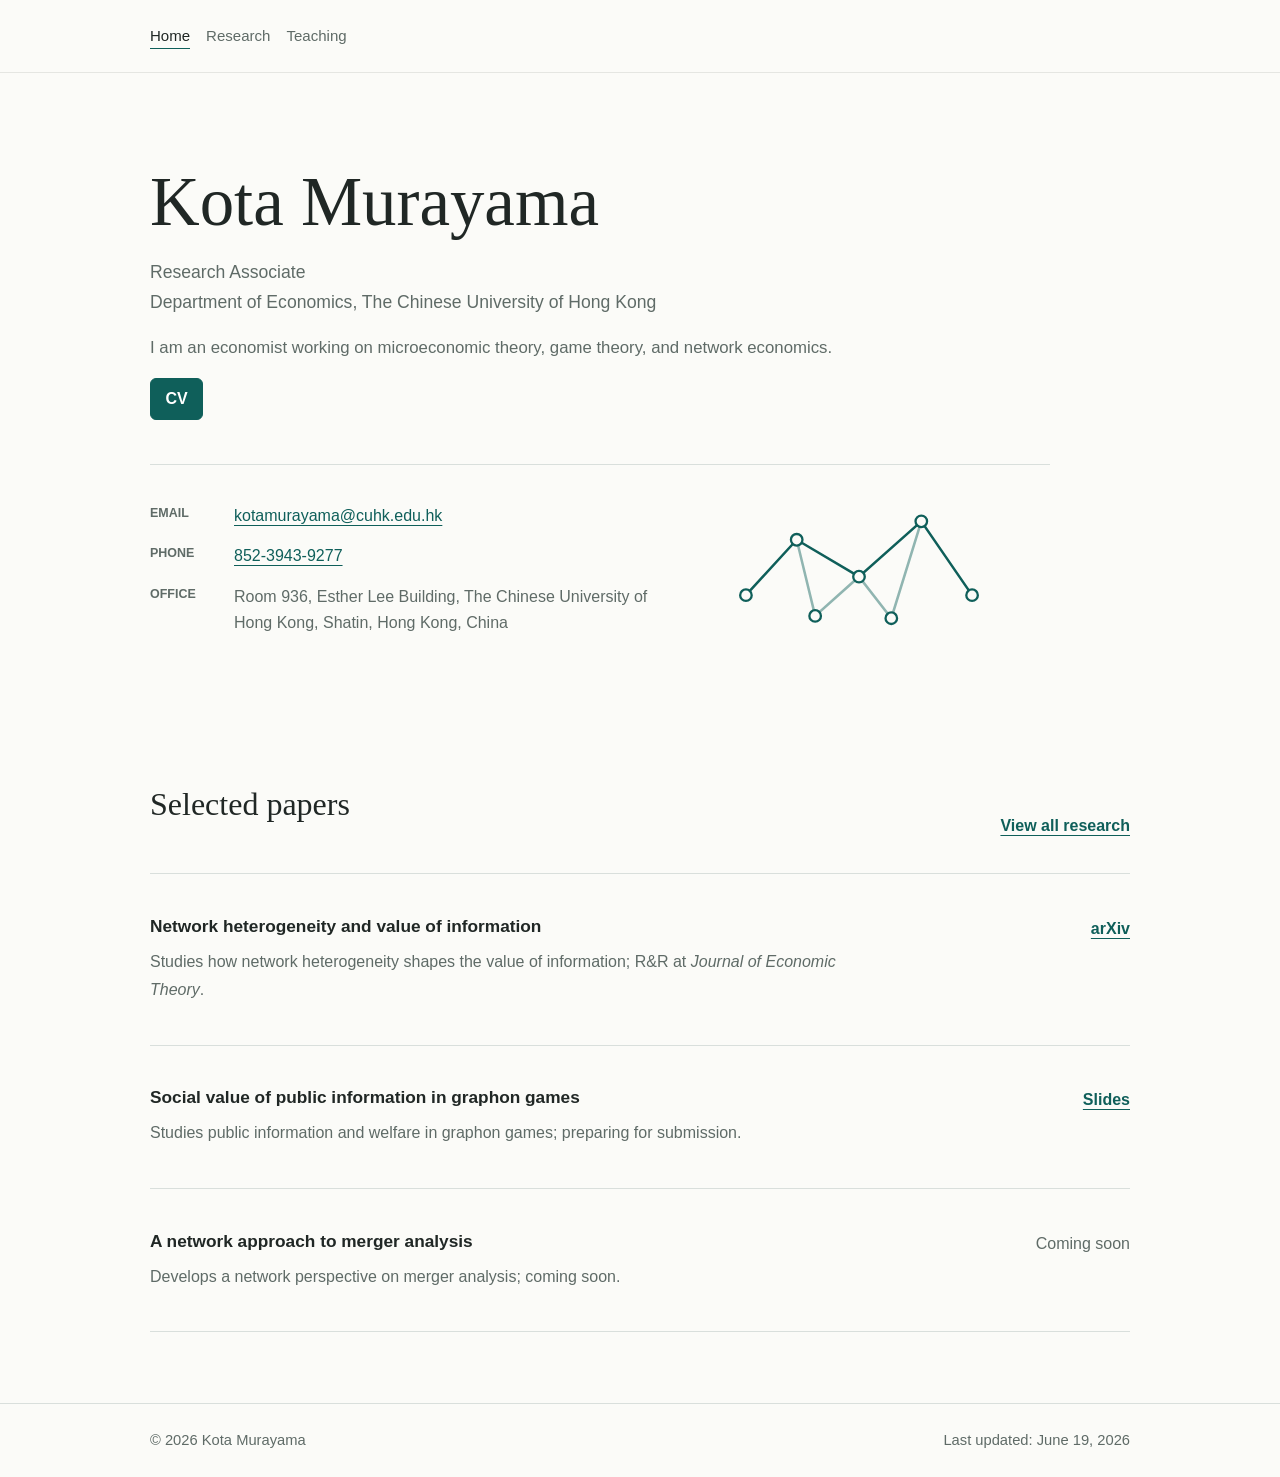
==== commit c887f6b2: "Revert "Refine academic site structure" This reverts commit 47e1afcd7132a3db78df0b4eeaf54190eaba25ed" ====
--- a/index.html
+++ b/index.html
@@ -4,29 +4,13 @@
     <meta charset="utf-8">
     <meta name="viewport" content="width=device-width, initial-scale=1">
     <title>Kota Murayama</title>
-    <meta name="description" content="Kota Murayama is a Research Associate in the Department of Economics at The Chinese University of Hong Kong, working on microeconomic theory, game theory, and network economics.">
-    <link rel="canonical" href="https://kotamurayama.github.io/">
+    <meta name="description" content="Kota Murayama is a Research Associate in the Department of Economics at The Chinese University of Hong Kong, working on microeconomics, game theory, and network economics.">
     <meta property="og:type" content="website">
-    <meta property="og:site_name" content="Kota Murayama">
     <meta property="og:title" content="Kota Murayama">
-    <meta property="og:description" content="Research Associate in economics working on microeconomic theory, game theory, and network economics.">
+    <meta property="og:description" content="Research Associate in economics working on microeconomics, game theory, and network economics.">
     <meta property="og:url" content="https://kotamurayama.github.io/">
     <link rel="icon" href="favicon.svg" type="image/svg+xml">
     <link rel="stylesheet" href="assets/css/style.css">
-    <script type="application/ld+json">
-      {
-        "@context": "https://schema.org",
-        "@type": "Person",
-        "name": "Kota Murayama",
-        "jobTitle": "Research Associate",
-        "affiliation": {
-          "@type": "CollegeOrUniversity",
-          "name": "The Chinese University of Hong Kong"
-        },
-        "email": "mailto:kotamurayama@cuhk.edu.hk",
-        "url": "https://kotamurayama.github.io/"
-      }
-    </script>
     <script defer src="assets/js/main.js"></script>
   </head>
   <body>
@@ -34,118 +18,92 @@
 
     <header class="site-header">
       <div class="container header-inner">
-        <a class="site-name" href="index.html" aria-label="Kota Murayama home">Kota Murayama</a>
         <nav class="site-nav" aria-label="Primary navigation">
           <a href="index.html" aria-current="page">Home</a>
           <a href="research.html">Research</a>
           <a href="teaching.html">Teaching</a>
-          <a href="https://drive.google.com/file/d/1a982jXUlgNC16bKEinivJL0S3QUqcUBm/view" target="_blank" rel="noopener noreferrer">CV</a>
-          <a href="#contact">Contact</a>
         </nav>
       </div>
     </header>
 
     <main id="main">
       <section class="hero container" aria-labelledby="home-title">
-        <div class="hero-main">
-          <div class="hero-copy">
-            <p class="eyebrow">Economics</p>
-            <h1 id="home-title">Kota Murayama</h1>
+        <div class="hero-copy">
+          <h1 id="home-title">Kota Murayama</h1>
+          <div class="hero-profile">
             <p class="role">
               Research Associate<br>
               Department of Economics, The Chinese University of Hong Kong
             </p>
-            <p class="intro">I am an economist working on microeconomic theory, game theory, and network economics, with interests in information, strategic interaction, and economic networks.</p>
+            <p class="intro">I am an economist working on microeconomic theory, game theory, and network economics.</p>
             <div class="action-row" aria-label="Primary links">
               <a class="button" href="https://drive.google.com/file/d/1a982jXUlgNC16bKEinivJL0S3QUqcUBm/view" target="_blank" rel="noopener noreferrer" aria-label="Open Kota Murayama curriculum vitae in a new tab">CV</a>
-              <a class="text-link" href="research.html">Research</a>
-              <a class="text-link" href="mailto:kotamurayama@cuhk.edu.hk">Email</a>
-              <a class="text-link" href="https://scholar.google.co.jp/citations?user=GpjmexkAAAAJ&amp;hl=ja" target="_blank" rel="noopener noreferrer" aria-label="Open Kota Murayama Google Scholar profile in a new tab">Google Scholar</a>
             </div>
           </div>
 
-          <div class="hero-mark" aria-hidden="true">
-            <svg class="research-mark" viewBox="0 0 260 140">
-              <path d="M32 92 L76 44 L130 76 L184 28 L228 92" class="mark-line"></path>
-              <path d="M76 44 L92 110 L130 76 L158 112 L184 28" class="mark-line mark-line-soft"></path>
-              <circle cx="32" cy="92" r="5"></circle>
-              <circle cx="76" cy="44" r="5"></circle>
-              <circle cx="92" cy="110" r="5"></circle>
-              <circle cx="130" cy="76" r="5"></circle>
-              <circle cx="158" cy="112" r="5"></circle>
-              <circle cx="184" cy="28" r="5"></circle>
-              <circle cx="228" cy="92" r="5"></circle>
-            </svg>
+          <div class="hero-contact-row">
+            <address class="hero-contact" aria-label="Contact information">
+              <p>
+                <span>Email</span>
+                <a href="mailto:kotamurayama@cuhk.edu.hk">kotamurayama@cuhk.edu.hk</a>
+              </p>
+              <p>
+                <span>Phone</span>
+                <a href="tel:+85239439277">852-3943-9277</a>
+              </p>
+              <p>
+                <span>Office</span>
+                Room 936, Esther Lee Building, The Chinese University of Hong Kong, Shatin, Hong Kong, China
+              </p>
+            </address>
+
+            <div class="hero-brief" aria-label="Network economics visual summary">
+              <svg class="research-mark" viewBox="0 0 260 140" role="img" aria-labelledby="mark-title mark-desc">
+                <title id="mark-title">Network economics visual mark</title>
+                <desc id="mark-desc">A minimal network diagram suggesting strategic connections and information flows.</desc>
+                <path d="M32 92 L76 44 L130 76 L184 28 L228 92" class="mark-line"></path>
+                <path d="M76 44 L92 110 L130 76 L158 112 L184 28" class="mark-line mark-line-soft"></path>
+                <circle cx="32" cy="92" r="5"></circle>
+                <circle cx="76" cy="44" r="5"></circle>
+                <circle cx="92" cy="110" r="5"></circle>
+                <circle cx="130" cy="76" r="5"></circle>
+                <circle cx="158" cy="112" r="5"></circle>
+                <circle cx="184" cy="28" r="5"></circle>
+                <circle cx="228" cy="92" r="5"></circle>
+              </svg>
+            </div>
           </div>
         </div>
       </section>
 
-      <section class="section container" aria-labelledby="interests-title">
+      <section class="section container" aria-labelledby="selected-research-title">
         <div class="section-heading">
-          <h2 id="interests-title">Research Interests</h2>
-        </div>
-        <p class="section-intro">His research studies information, strategic interaction, and economic networks using tools from microeconomic theory and game theory.</p>
-        <ul class="tag-list" aria-label="Research interests">
-          <li>Microeconomics</li>
-          <li>Game Theory</li>
-          <li>Network Economics</li>
-        </ul>
-      </section>
-
-      <section class="section container" aria-labelledby="selected-research-title">
-        <div class="section-heading section-heading-split">
-          <h2 id="selected-research-title">Selected Research</h2>
+          <h2 id="selected-research-title">Selected papers</h2>
           <a class="text-link" href="research.html">View all research</a>
         </div>
 
         <div class="compact-list">
           <article class="compact-item">
-            <div class="item-main">
+            <div>
               <h3>Network heterogeneity and value of information</h3>
-              <p class="item-note">R&amp;R at <em>Journal of Economic Theory</em>.</p>
+              <p>Studies how network heterogeneity shapes the value of information; R&amp;R at <em>Journal of Economic Theory</em>.</p>
             </div>
-            <a class="item-link" href="https://arxiv.org/abs/2506.17660" target="_blank" rel="noopener noreferrer" aria-label="Open arXiv preprint for Network heterogeneity and value of information">arXiv</a>
+            <a href="https://arxiv.org/abs/2506.17660" target="_blank" rel="noopener noreferrer" aria-label="Open arXiv preprint for Network heterogeneity and value of information">arXiv</a>
           </article>
-
           <article class="compact-item">
-            <div class="item-main">
+            <div>
               <h3>Social value of public information in graphon games</h3>
-              <p class="item-note">Preparing for submission.</p>
+              <p>Studies public information and welfare in graphon games; preparing for submission.</p>
             </div>
-            <a class="item-link" href="https://drive.google.com/file/d/1ePkoaI4D4a6OAq3idQoJBJqjvivedL_m/view?usp=sharing" target="_blank" rel="noopener noreferrer" aria-label="Open slides for Social value of public information in graphon games">Slides</a>
+            <a href="https://drive.google.com/file/d/1ePkoaI4D4a6OAq3idQoJBJqjvivedL_m/view?usp=sharing" target="_blank" rel="noopener noreferrer" aria-label="Open slides for Social value of public information in graphon games">Slides</a>
           </article>
-
           <article class="compact-item">
-            <div class="item-main">
+            <div>
               <h3>A network approach to merger analysis</h3>
-              <p class="item-note">Coming soon.</p>
+              <p>Develops a network perspective on merger analysis; coming soon.</p>
             </div>
-            <span class="muted">Link forthcoming</span>
+            <span class="muted">Coming soon</span>
           </article>
-        </div>
-      </section>
-
-      <section class="section band" id="contact" aria-labelledby="contact-title">
-        <div class="container">
-          <div class="section-heading">
-            <h2 id="contact-title">Contact</h2>
-          </div>
-          <address class="contact-list">
-            <p>
-              <span>Email</span>
-              <a href="mailto:kotamurayama@cuhk.edu.hk">kotamurayama@cuhk.edu.hk</a>
-            </p>
-            <p>
-              <span>Phone</span>
-              <a href="tel:+85239439277">+852 3943 9277</a>
-            </p>
-            <p>
-              <span>Office</span>
-              Room 936, Esther Lee Building,<br>
-              The Chinese University of Hong Kong,<br>
-              Shatin, Hong Kong, China
-            </p>
-          </address>
         </div>
       </section>
     </main>
@@ -153,7 +111,7 @@
     <footer class="site-footer">
       <div class="container footer-inner">
         <p>&copy; <span data-current-year>2026</span> Kota Murayama</p>
-        <p>Last updated: June 22, 2026</p>
+        <p>Last updated: June 19, 2026</p>
       </div>
     </footer>
   </body>
--- a/assets/css/style.css
+++ b/assets/css/style.css
@@ -1,5 +1,4 @@
 :root {
-  /* Colors */
   --color-bg: #fbfbf8;
   --color-surface: #ffffff;
   --color-text: #202725;
@@ -7,35 +6,19 @@
   --color-line: #d9dfdc;
   --color-accent: #0f5f5a;
   --color-accent-soft: #e7f0ef;
-
-  /* Typography */
   --font-sans: -apple-system, BlinkMacSystemFont, "Segoe UI", Helvetica, Arial, sans-serif;
   --font-serif: Georgia, "Times New Roman", serif;
-  --text-sm: 0.92rem;
-  --text-base: 1rem;
-  --text-md: 1.08rem;
-  --text-lg: 1.18rem;
-  --title-page: 3.35rem;
-  --title-home: 4.15rem;
-  --title-section: 2rem;
-
-  /* Spacing */
-  --space-2xs: 0.35rem;
   --space-xs: 0.5rem;
   --space-sm: 0.75rem;
   --space-md: 1rem;
   --space-lg: 1.5rem;
   --space-xl: 2.5rem;
   --space-2xl: 4rem;
-  --space-3xl: 5.5rem;
-
-  /* Layout */
-  --container: 960px;
-  --measure: 66ch;
+  --container: 980px;
+  --measure: 60ch;
   --radius: 6px;
 }
 
-/* Base */
 *,
 *::before,
 *::after {
@@ -89,37 +72,37 @@
 h2,
 h3 {
   color: var(--color-text);
+  line-height: 1.22;
   letter-spacing: 0;
 }
 
 h1 {
   margin-bottom: var(--space-md);
   font-family: var(--font-serif);
-  font-size: var(--title-page);
+  font-size: clamp(3rem, 5.8vw, 4.3rem);
   font-weight: 500;
-  line-height: 1.17;
+  line-height: 1.16;
+  white-space: nowrap;
 }
 
 h2 {
   margin-bottom: var(--space-md);
   font-family: var(--font-serif);
-  font-size: var(--title-section);
+  font-size: clamp(1.55rem, 2.6vw, 2rem);
   font-weight: 500;
-  line-height: 1.25;
 }
 
 h3 {
-  margin-bottom: var(--space-xs);
-  font-size: 1.16rem;
+  margin-bottom: 0.6rem;
+  font-size: 1.08rem;
   font-weight: 650;
-  line-height: 1.45;
+  line-height: 1.34;
 }
 
 p {
-  margin-bottom: var(--space-md);
-}
-
-/* Layout */
+  margin-bottom: 1.1rem;
+}
+
 .container {
   width: min(100% - 2rem, var(--container));
   margin-inline: auto;
@@ -142,86 +125,36 @@
   transform: translateY(0);
 }
 
-.section {
-  padding-block: var(--space-2xl);
-}
-
-.page-head + .section {
-  padding-top: var(--space-xl);
-}
-
-.band {
-  border-block: 1px solid rgba(32, 39, 37, 0.08);
-  background: var(--color-surface);
-}
-
-.section-heading {
-  margin-bottom: var(--space-lg);
-}
-
-.section-heading-split {
-  display: flex;
-  align-items: end;
-  justify-content: space-between;
-  gap: var(--space-md);
-}
-
-.section-intro,
-.page-head p {
-  max-width: var(--measure);
-  color: var(--color-muted);
-  font-size: var(--text-md);
-  line-height: 1.76;
-}
-
-.text-link,
-.item-link,
-.paper-links a {
-  font-weight: 650;
-}
-
-.muted {
-  color: var(--color-muted);
-}
-
-/* Header */
 .site-header {
   position: sticky;
   top: 0;
   z-index: 5;
   border-bottom: 1px solid rgba(32, 39, 37, 0.1);
-  background: rgba(251, 251, 248, 0.94);
+  background: rgba(251, 251, 248, 0.92);
   backdrop-filter: blur(16px);
 }
 
 .header-inner {
   display: flex;
   align-items: center;
-  justify-content: space-between;
+  justify-content: flex-start;
   gap: var(--space-lg);
-  min-height: 70px;
+  min-height: 72px;
   padding-block: var(--space-sm);
-}
-
-.site-name {
-  flex: 0 0 auto;
-  color: var(--color-text);
-  font-weight: 700;
-  text-decoration: none;
 }
 
 .site-nav {
   display: flex;
   align-items: center;
-  justify-content: flex-end;
+  justify-content: flex-start;
   flex-wrap: wrap;
-  gap: 0.35rem 0.95rem;
+  gap: 0.35rem 1rem;
 }
 
 .site-nav a {
   border-bottom: 1px solid transparent;
   color: var(--color-muted);
-  font-size: var(--text-sm);
+  font-size: 0.94rem;
   text-decoration: none;
 }
 
@@ -231,23 +164,26 @@
   color: var(--color-text);
 }
 
-/* Hero */
 .hero {
-  padding-block: var(--space-3xl) var(--space-xl);
-}
-
-.hero-main {
-  display: grid;
-  grid-template-columns: minmax(0, 1fr) 220px;
-  align-items: center;
+  display: grid;
+  grid-template-columns: 1fr;
   gap: var(--space-xl);
+  align-items: start;
+  padding-block: clamp(3.5rem, 7vw, 5.75rem) clamp(2.5rem, 5vw, 4rem);
 }
 
 .hero-copy {
-  max-width: 780px;
-}
-
-.eyebrow {
+  max-width: 900px;
+}
+
+.hero-profile {
+  display: grid;
+  gap: 0.95rem;
+  max-width: 900px;
+}
+
+.eyebrow,
+.section-label {
   margin-bottom: var(--space-sm);
   color: var(--color-accent);
   font-size: 0.78rem;
@@ -256,43 +192,53 @@
   text-transform: uppercase;
 }
 
-.hero h1 {
-  font-size: var(--title-home);
-}
-
 .role {
   max-width: var(--measure);
-  margin-bottom: var(--space-md);
-  color: var(--color-muted);
-  font-size: var(--text-lg);
-  line-height: 1.65;
-}
-
-.intro {
+  margin-bottom: 0;
+  color: var(--color-muted);
+  font-size: 1.1rem;
+  line-height: 1.68;
+}
+
+.intro,
+.page-head p {
   max-width: var(--measure);
   color: var(--color-text);
-  font-size: var(--text-md);
-  line-height: 1.78;
+  font-size: clamp(1.08rem, 2vw, 1.25rem);
+  line-height: 1.75;
 }
 
 .action-row {
   display: flex;
   align-items: center;
   flex-wrap: wrap;
-  gap: var(--space-sm) var(--space-md);
-  margin-top: var(--space-lg);
+  gap: var(--space-sm);
+  margin-top: 0.2rem;
+}
+
+.hero-profile .action-row {
+  margin-top: 0;
+}
+
+.hero-profile .intro {
+  max-width: 74ch;
+  margin-bottom: 0;
+  color: var(--color-muted);
+  font-size: 1.05rem;
+  line-height: 1.78;
+  white-space: normal;
 }
 
 .button {
   display: inline-flex;
   align-items: center;
   justify-content: center;
-  min-height: 40px;
+  min-height: 42px;
   border: 1px solid var(--color-accent);
   border-radius: var(--radius);
   background: var(--color-accent);
   color: var(--color-surface);
-  padding: 0.52rem 0.88rem;
+  padding: 0.58rem 0.9rem;
   font-weight: 650;
   line-height: 1.2;
   text-decoration: none;
@@ -303,12 +249,16 @@
   text-decoration: none;
 }
 
-.hero-mark {
-  opacity: 0.9;
+.text-link {
+  font-weight: 650;
+}
+
+.hero-brief {
+  align-self: center;
 }
 
 .research-mark {
-  width: min(100%, 220px);
+  width: min(100%, 300px);
   color: var(--color-accent);
 }
 
@@ -320,7 +270,7 @@
 }
 
 .research-mark .mark-line-soft {
-  opacity: 0.42;
+  opacity: 0.45;
 }
 
 .research-mark circle {
@@ -329,69 +279,146 @@
   stroke-width: 2;
 }
 
-.tag-list {
-  display: flex;
-  flex-wrap: wrap;
+.hero-contact-row {
+  display: grid;
+  grid-template-columns: minmax(0, 1.2fr) minmax(220px, 0.8fr);
+  align-items: center;
+  gap: clamp(1.5rem, 4vw, 3rem);
+  max-width: 900px;
+  margin-top: clamp(1.75rem, 4vw, 2.75rem);
+  border-top: 1px solid var(--color-line);
+  padding-top: var(--space-lg);
+}
+
+.hero-contact {
+  display: grid;
+  gap: 0.9rem;
+  color: var(--color-muted);
+  font-style: normal;
+  line-height: 1.64;
+}
+
+.hero-contact p {
+  display: grid;
+  grid-template-columns: 4.5rem minmax(0, 1fr);
   gap: var(--space-sm);
-  margin: var(--space-lg) 0 0;
-  padding: 0;
-  list-style: none;
-}
-
-.tag-list li,
-.status-badge {
-  border: 1px solid var(--color-line);
-  border-radius: var(--radius);
+  margin: 0;
+}
+
+.hero-contact span {
+  color: var(--color-muted);
+  font-size: 0.78rem;
+  font-weight: 700;
+  text-transform: uppercase;
+}
+
+.section {
+  padding-block: clamp(3rem, 5.5vw, 4.75rem);
+}
+
+.page-head + .section {
+  padding-top: clamp(1.75rem, 4vw, 2.8rem);
+}
+
+.band {
+  border-block: 1px solid rgba(32, 39, 37, 0.08);
   background: var(--color-surface);
-  color: var(--color-muted);
-  padding: 0.35rem 0.55rem;
-  font-size: 0.86rem;
-  font-weight: 650;
-  line-height: 1.2;
-}
-
-/* Research lists */
+}
+
+.section-heading {
+  display: grid;
+  grid-template-columns: minmax(0, 1fr) auto;
+  gap: var(--space-md);
+  align-items: end;
+  margin-bottom: clamp(1.35rem, 3vw, 2.1rem);
+}
+
+.section-heading .section-label,
+.section-heading h2 {
+  grid-column: 1;
+}
+
+.section-heading .text-link {
+  grid-column: 2;
+  grid-row: 1;
+}
+
 .compact-list,
 .paper-list,
 .course-list {
   display: grid;
   border-top: 1px solid var(--color-line);
+  line-height: 1.75;
 }
 
 .compact-item,
 .paper-item,
 .course-item {
   display: grid;
-  gap: var(--space-md);
+  gap: clamp(1rem, 2vw, 1.45rem);
   border-bottom: 1px solid var(--color-line);
-  padding-block: var(--space-lg);
+  padding-block: clamp(1.8rem, 3.2vw, 2.55rem);
 }
 
 .compact-item,
 .paper-item {
-  grid-template-columns: minmax(0, 1fr) auto;
+  grid-template-columns: minmax(0, 45rem) auto;
   justify-content: space-between;
 }
 
-.item-main,
-.paper-main,
-.course-main {
+.compact-item p,
+.paper-item p,
+.course-item p {
+  margin-bottom: 0;
+  color: var(--color-muted);
+}
+
+.compact-item a,
+.paper-links a {
+  align-self: start;
+  white-space: nowrap;
+  font-weight: 650;
+}
+
+.muted {
+  color: var(--color-muted);
+}
+
+.page-head {
+  padding-block: clamp(3rem, 6vw, 4.5rem) clamp(0.85rem, 2vw, 1.5rem);
+}
+
+.page-head h1 {
+  max-width: 860px;
+  font-size: clamp(2.35rem, 4.4vw, 3.5rem);
+  line-height: 1.2;
+}
+
+.paper-main {
   max-width: 48rem;
 }
 
-.item-note,
-.paper-note,
+.paper-item h3,
+.course-item h3 {
+  margin-bottom: 0.7rem;
+  font-size: clamp(1.12rem, 1.4vw, 1.24rem);
+  line-height: 1.45;
+}
+
+.course-item h3 {
+  margin-bottom: 0;
+  font-size: clamp(1.14rem, 1.55vw, 1.28rem);
+  line-height: 1.5;
+}
+
+.paper-note {
+  font-size: 0.98rem;
+  line-height: 1.68;
+}
+
 .paper-summary {
-  margin-bottom: 0;
-  color: var(--color-muted);
-}
-
-.paper-meta {
-  margin-bottom: var(--space-sm);
-}
-
-.paper-summary {
-  margin-top: var(--space-xs);
+  margin-top: 0.55rem;
+  font-size: 1rem;
   line-height: 1.72;
 }
 
@@ -399,62 +426,24 @@
   display: flex;
   align-items: flex-start;
   justify-content: flex-end;
-  min-width: 8.5rem;
+  min-width: 9rem;
   text-align: right;
 }
 
+.paper-links a,
 .paper-links .muted {
-  font-size: var(--text-sm);
-}
-
-/* Teaching lists */
+  font-size: 0.98rem;
+  line-height: 1.5;
+}
+
 .course-item {
   grid-template-columns: minmax(0, 1fr);
 }
 
-.course-item h3 {
-  margin-bottom: 0;
-  font-size: 1.2rem;
-  line-height: 1.5;
-}
-
-/* Page heads */
-.page-head {
-  padding-block: var(--space-2xl) var(--space-md);
-}
-
-.page-head h1 {
-  margin-bottom: var(--space-md);
-}
-
-/* Contact */
-.contact-list {
-  display: grid;
-  gap: var(--space-md);
-  max-width: 760px;
-  color: var(--color-muted);
-  font-style: normal;
-}
-
-.contact-list p {
-  display: grid;
-  grid-template-columns: 5rem minmax(0, 1fr);
-  gap: var(--space-md);
-  margin: 0;
-}
-
-.contact-list span {
-  color: var(--color-muted);
-  font-size: 0.78rem;
-  font-weight: 700;
-  text-transform: uppercase;
-}
-
-/* Footer */
 .site-footer {
   border-top: 1px solid var(--color-line);
   color: var(--color-muted);
-  font-size: var(--text-sm);
+  font-size: 0.92rem;
 }
 
 .footer-inner {
@@ -469,56 +458,47 @@
   margin: 0;
 }
 
-/* Responsive */
-@media (max-width: 760px) {
-  :root {
-    --title-home: 3rem;
-    --title-page: 2.55rem;
-    --title-section: 1.75rem;
-  }
-
-  .container {
-    width: min(100% - 1.25rem, var(--container));
-  }
-
+@media (max-width: 840px) {
   .header-inner {
     align-items: flex-start;
     flex-direction: column;
     gap: var(--space-sm);
-    min-height: auto;
-    padding-block: var(--space-md);
   }
 
   .site-nav {
     justify-content: flex-start;
-    gap: 0.35rem 0.8rem;
   }
 
   .hero {
-    padding-block: var(--space-2xl) var(--space-xl);
-  }
-
-  .hero-main {
     grid-template-columns: 1fr;
   }
 
-  .hero-mark {
-    display: none;
-  }
-
-  .section {
-    padding-block: var(--space-xl);
-  }
-
-  .section-heading-split,
+  h1 {
+    font-size: clamp(3rem, 8vw, 3.75rem);
+  }
+
+  .hero-contact-row {
+    grid-template-columns: 1fr;
+  }
+
+  .hero-profile .intro {
+    white-space: normal;
+  }
+
+  .hero-contact p {
+    grid-template-columns: 1fr;
+    gap: 0.15rem;
+  }
+
+  .section-heading,
   .compact-item,
   .paper-item {
     grid-template-columns: 1fr;
   }
 
-  .section-heading-split {
-    align-items: flex-start;
-    flex-direction: column;
+  .section-heading .text-link {
+    grid-column: 1;
+    grid-row: auto;
   }
 
   .paper-links {
@@ -526,10 +506,42 @@
     min-width: 0;
     text-align: left;
   }
-
-  .contact-list p {
-    grid-template-columns: 1fr;
-    gap: var(--space-2xs);
+}
+
+@media (max-width: 560px) {
+  body {
+    font-size: 15px;
+  }
+
+  .container {
+    width: min(100% - 1.25rem, var(--container));
+  }
+
+  .header-inner {
+    min-height: auto;
+    padding-block: var(--space-md);
+  }
+
+  .site-nav {
+    gap: 0.35rem 0.85rem;
+  }
+
+  .action-row {
+    align-items: stretch;
+    flex-direction: column;
+  }
+
+  h1 {
+    font-size: 2.75rem;
+  }
+
+  .button,
+  .action-row .text-link {
+    width: 100%;
+  }
+
+  .button {
+    justify-content: center;
   }
 
   .footer-inner {
@@ -538,19 +550,9 @@
   }
 }
 
-@media (max-width: 420px) {
-  :root {
-    --title-home: 2.55rem;
-    --title-page: 2.25rem;
-  }
-
-  body {
-    font-size: 15px;
-  }
-
-  .action-row {
-    align-items: flex-start;
-    flex-direction: column;
+@media (max-width: 380px) {
+  h1 {
+    font-size: 2.3rem;
   }
 }
 
@@ -560,7 +562,6 @@
   }
 }
 
-/* Print */
 @media print {
   :root {
     --color-bg: #ffffff;
@@ -580,7 +581,7 @@
   .site-header,
   .site-footer,
   .skip-link,
-  .hero-mark,
+  .research-mark,
   .action-row {
     display: none;
   }
@@ -592,7 +593,8 @@
   .hero,
   .section,
   .page-head {
-    padding-block: 0.35in 0.15in;
+    min-height: auto;
+    padding-block: 0.5in 0.2in;
   }
 
   .paper-item,
